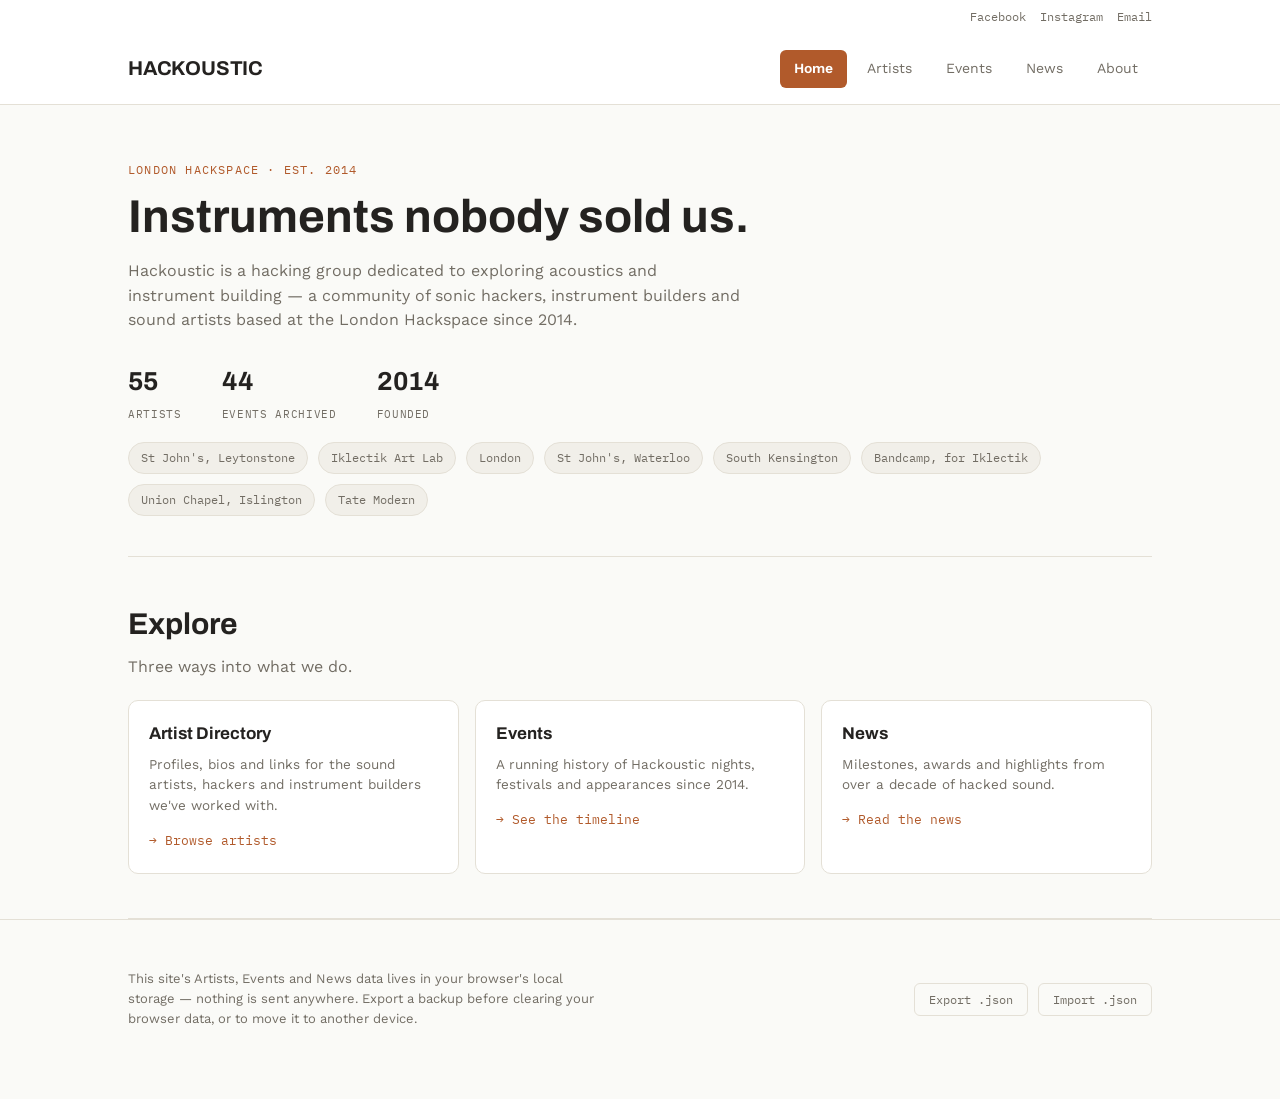
==== Index.html @ 6050e5d2 "Rename index.html to Index.html" ====
<!DOCTYPE html>
<html lang="en">
<head>
<meta charset="UTF-8">
<meta name="viewport" content="width=device-width, initial-scale=1.0">
<title>Hackoustic — Sound, Hacked Open</title>
<link rel="preconnect" href="https://fonts.googleapis.com">
<link rel="preconnect" href="https://fonts.gstatic.com" crossorigin>
<link href="https://fonts.googleapis.com/css2?family=Archivo:wght@500;600;700&family=IBM+Plex+Mono:wght@400;500;600&family=Work+Sans:wght@400;500;600&display=swap" rel="stylesheet">
<style>
  :root{
    --bg:#FAFAF7; --bg-alt:#F1EFE9; --card:#FFFFFF; --ink:#242220; --grey:#726D64;
    --line:#E4E0D6; --accent:#B15A2B; --accent-soft:#F1DFC9; --muted2:#A39D8F;
    --danger:#B0392F;
    --sans:'Work Sans', sans-serif; --head:'Archivo', sans-serif; --mono:'IBM Plex Mono', monospace;
  }
  *{box-sizing:border-box;}
  body{margin:0; background:var(--bg); color:var(--ink); font-family:var(--sans); line-height:1.55; -webkit-font-smoothing:antialiased;}
  a{color:var(--accent);}
  ::selection{background:var(--accent-soft);}
  :focus-visible{outline:2px solid var(--accent); outline-offset:2px;}
  .wrap{max-width:1080px; margin:0 auto; padding:0 28px;}
  img{max-width:100%; display:block;}
  button{font-family:inherit;}

  /* header */
  header.site{border-bottom:1px solid var(--line); background:var(--card); position:sticky; top:0; z-index:50;}
  .header-top{display:flex; justify-content:flex-end; gap:14px; padding:8px 28px; max-width:1080px; margin:0 auto; font-family:var(--mono); font-size:11.5px; color:var(--grey);}
  .header-top a{color:var(--grey); text-decoration:none;}
  .header-top a:hover{color:var(--accent);}
  .nav{display:flex; align-items:center; justify-content:space-between; padding:16px 28px; max-width:1080px; margin:0 auto; flex-wrap:wrap; gap:12px;}
  .wordmark{font-family:var(--head); font-weight:700; font-size:20px; letter-spacing:-0.01em; text-decoration:none; color:var(--ink);}
  .tabs{display:flex; gap:6px; flex-wrap:wrap;}
  .tab-btn{
    font-family:var(--sans); font-size:14px; color:var(--grey); background:none; border:none;
    padding:8px 14px; border-radius:6px; cursor:pointer; text-decoration:none;
  }
  .tab-btn:hover{color:var(--ink); background:var(--bg-alt);}
  .tab-btn.active{color:#fff; background:var(--accent); font-weight:600;}

  main{min-height:60vh;}
  section.tab-panel{display:none;}
  section.tab-panel.active{display:block;}

  /* hero / home */
  .hero{padding:56px 0 40px; border-bottom:1px solid var(--line);}
  .eyebrow{font-family:var(--mono); font-size:12px; letter-spacing:0.1em; text-transform:uppercase; color:var(--accent); margin:0 0 14px;}
  h1{font-family:var(--head); font-weight:700; font-size:clamp(30px,4.4vw,46px); line-height:1.08; margin:0 0 16px; max-width:700px;}
  h2{font-family:var(--head); font-weight:700; font-size:clamp(24px,3vw,30px); margin:0 0 8px;}
  .sub{max-width:620px; color:var(--grey); font-size:16px; margin:0 0 28px;}
  .note{background:var(--bg-alt); border:1px solid var(--line); border-radius:8px; padding:14px 18px; font-size:13.5px; color:var(--grey); max-width:620px;}
  .note b{color:var(--ink);}
  .stats{display:flex; gap:40px; margin-top:28px; flex-wrap:wrap;}
  .stat b{display:block; font-family:var(--head); font-size:26px; font-weight:700;}
  .stat span{font-family:var(--mono); font-size:11px; color:var(--grey); text-transform:uppercase; letter-spacing:.06em;}

  .home-section{padding:44px 0; border-bottom:1px solid var(--line);}
  .home-grid{display:grid; grid-template-columns:repeat(3,1fr); gap:16px; margin-top:20px;}
  .home-card{background:var(--card); border:1px solid var(--line); border-radius:10px; padding:20px;}
  .home-card h3{font-family:var(--head); font-size:17px; margin:0 0 6px;}
  .home-card p{font-size:13.5px; color:var(--grey); margin:0 0 12px;}
  .home-card a.cta-link{font-family:var(--mono); font-size:12.5px; text-decoration:none;}
  .venue-row{display:flex; gap:10px; flex-wrap:wrap; margin-top:16px;}
  .venue-chip{font-family:var(--mono); font-size:11.5px; padding:6px 12px; border-radius:20px; background:var(--bg-alt); border:1px solid var(--line); color:var(--grey);}

  /* controls (search/filter) shared */
  .controls{display:flex; gap:12px; flex-wrap:wrap; align-items:center; padding:20px 0; position:sticky; top:57px; background:var(--bg); z-index:30; border-bottom:1px solid var(--line);}
  input[type="search"], input[type="text"], input[type="url"], input[type="date"], input[type="password"], textarea, select{
    background:var(--card); border:1px solid var(--line); color:var(--ink);
    padding:10px 13px; border-radius:6px; font-family:var(--sans); font-size:14.5px; resize:vertical;
  }
  input[type="search"]{flex:1 1 220px;}
  input::placeholder, textarea::placeholder{color:var(--muted2);}
  .tagbar{display:flex; gap:8px; flex-wrap:wrap;}
  .tag-pill{font-family:var(--mono); font-size:12px; padding:6px 12px; border-radius:20px; background:var(--card); border:1px solid var(--line); color:var(--grey); cursor:pointer; transition:all .15s; white-space:nowrap;}
  .tag-pill:hover{border-color:var(--accent); color:var(--ink);}
  .tag-pill.active{background:var(--accent); border-color:var(--accent); color:#fff; font-weight:600;}

  /* artist grid */
  section.directory{padding:34px 0 60px;}
  .grid{display:grid; grid-template-columns:repeat(auto-fill,minmax(250px,1fr)); gap:16px;}
  .card{position:relative; background:var(--card); border:1px solid var(--line); border-radius:10px; overflow:hidden; display:flex; flex-direction:column; cursor:pointer; transition:border-color .15s, transform .15s; text-align:left;}
  .card:hover{border-color:var(--accent); transform:translateY(-2px);}
  .card .thumb{width:100%; aspect-ratio:4/3; object-fit:cover; background:var(--bg-alt);}
  .card .thumb-fallback{width:100%; aspect-ratio:4/3; background:var(--bg-alt); display:flex; align-items:center; justify-content:center; font-family:var(--head); font-size:32px; font-weight:700; color:var(--muted2);}
  .card .body{padding:16px 18px 16px;}
  .card .top-row{display:flex; justify-content:space-between; align-items:flex-start; gap:8px; margin-bottom:6px;}
  .card .socket{font-family:var(--mono); font-size:10.5px; color:var(--muted2); letter-spacing:.06em;}
  .card h3{font-family:var(--head); font-weight:700; font-size:17px; margin:0 0 8px; letter-spacing:-0.01em;}
  .card .bio{color:var(--grey); font-size:13.5px; overflow:hidden; display:-webkit-box; -webkit-line-clamp:3; -webkit-box-orient:vertical; margin:0 0 10px;}
  .card .tags{display:flex; flex-wrap:wrap; gap:6px; margin-bottom:8px;}
  .chip{font-family:var(--mono); font-size:10.5px; padding:3px 9px; border-radius:12px; background:var(--bg-alt); color:var(--accent); border:1px solid var(--line); text-transform:uppercase; letter-spacing:.05em;}
  .card .cta{font-family:var(--mono); font-size:11.5px; color:var(--accent);}
  .empty{grid-column:1/-1; text-align:center; padding:60px 20px; color:var(--grey); font-family:var(--mono); font-size:13.5px; border:1px dashed var(--line); border-radius:8px;}

  /* events + news lists */
  .timeline{display:flex; flex-direction:column; gap:0; margin-top:10px;}
  .tl-item{display:grid; grid-template-columns:120px 1fr; gap:20px; padding:20px 0; border-bottom:1px solid var(--line);}
  .tl-date{font-family:var(--mono); font-size:12.5px; color:var(--accent); padding-top:2px;}
  .tl-title{font-family:var(--head); font-weight:700; font-size:17px; margin:0 0 4px;}
  .tl-venue{font-family:var(--mono); font-size:11.5px; color:var(--muted2); margin-bottom:6px;}
  .tl-desc{font-size:14px; color:var(--grey); margin:0;}
  .tl-link{font-family:var(--mono); font-size:12px; margin-top:6px; display:inline-block;}
  @media(max-width:600px){ .tl-item{grid-template-columns:1fr;} }

  .news-grid{display:grid; grid-template-columns:1fr 1fr; gap:16px; margin-top:10px;}
  .news-card{background:var(--card); border:1px solid var(--line); border-radius:10px; padding:22px;}
  .news-card .tl-date{margin-bottom:8px;}
  .news-card h3{font-family:var(--head); font-size:18px; margin:0 0 8px;}
  .news-card p{font-size:14px; color:var(--grey); margin:0 0 10px;}
  @media(max-width:640px){ .news-grid{grid-template-columns:1fr;} }

  /* modal (artist detail) */
  .modal-backdrop{position:fixed; inset:0; background:rgba(36,34,32,0.55); display:none; align-items:flex-start; justify-content:center; padding:6vh 20px; z-index:100; overflow-y:auto;}
  .modal-backdrop.open{display:flex;}
  .modal{background:var(--card); border-radius:12px; max-width:580px; width:100%; padding:0 0 30px; position:relative; box-shadow:0 20px 60px rgba(0,0,0,0.25); overflow:hidden;}
  .modal-img{width:100%; aspect-ratio:16/9; object-fit:cover; background:var(--bg-alt);}
  .modal-inner{padding:28px 34px 0;}
  .modal-close{position:absolute; top:14px; right:14px; background:rgba(255,255,255,0.9); border:1px solid var(--line); width:32px; height:32px; border-radius:50%; font-size:16px; cursor:pointer; color:var(--grey); z-index:2;}
  .modal-close:hover{color:var(--accent); border-color:var(--accent);}
  .modal .socket{font-family:var(--mono); font-size:11px; color:var(--muted2); letter-spacing:.06em;}
  .modal h2{font-family:var(--head); font-size:26px; margin:6px 0 4px;}
  .modal .event-line{font-family:var(--mono); font-size:12.5px; color:var(--accent); margin-bottom:14px;}
  .modal .tags{display:flex; flex-wrap:wrap; gap:6px; margin-bottom:16px;}
  .modal .bio-full{font-size:15px; color:#3C3934; margin-bottom:20px; white-space:pre-line;}
  .modal .links{display:flex; flex-direction:column; gap:8px;}
  .modal .links a{display:inline-flex; align-items:center; gap:8px; font-family:var(--mono); font-size:13px; color:var(--ink); text-decoration:none; padding:9px 12px; background:var(--bg-alt); border:1px solid var(--line); border-radius:6px;}
  .modal .links a:hover{border-color:var(--accent); color:var(--accent);}
  .modal .no-link{font-family:var(--mono); font-size:12.5px; color:var(--muted2);}

  /* about */
  .about-body{max-width:680px; padding:44px 0 70px;}
  .about-body p{font-size:15.5px; color:#3C3934;}
  .founders{font-family:var(--mono); font-size:13px; color:var(--grey); margin-top:24px; padding-top:20px; border-top:1px solid var(--line);}

  footer{border-top:1px solid var(--line); padding:36px 0 56px;}
  .footer-row{display:flex; justify-content:space-between; align-items:center; gap:20px; flex-wrap:wrap;}
  .footer-about{max-width:480px; color:var(--grey); font-size:13px;}
  .footer-tools{display:flex; gap:10px; flex-wrap:wrap;}
  button.ghost{font-family:var(--mono); font-size:12px; background:transparent; color:var(--grey); border:1px solid var(--line); padding:8px 14px; border-radius:6px; cursor:pointer;}
  button.ghost:hover{color:var(--accent); border-color:var(--accent);}
  button.primary{font-family:var(--mono); font-size:13px; font-weight:600; letter-spacing:.03em; background:var(--accent); color:#fff; border:none; padding:12px 22px; border-radius:6px; cursor:pointer;}
  button.primary:hover{background:#96491F;}
  button.small-danger{font-family:var(--mono); font-size:11.5px; background:none; border:1px solid var(--line); color:var(--danger); padding:5px 10px; border-radius:5px; cursor:pointer;}
  button.small-danger:hover{border-color:var(--danger); background:#FBEAE7;}
  button.small{font-family:var(--mono); font-size:11.5px; background:none; border:1px solid var(--line); color:var(--grey); padding:5px 10px; border-radius:5px; cursor:pointer;}
  button.small:hover{border-color:var(--accent); color:var(--accent);}

  /* admin */
  .admin-gate{max-width:420px; margin:80px auto; text-align:center; padding:40px; background:var(--card); border:1px solid var(--line); border-radius:12px;}
  .admin-gate p{color:var(--grey); font-size:13.5px;}
  .admin-gate input{width:100%; margin:16px 0; text-align:center;}
  .admin-warning{background:#FBEAE7; border:1px solid #E9C4BC; color:#7A3327; border-radius:8px; padding:12px 16px; font-size:12.5px; margin-bottom:24px; font-family:var(--mono);}
  .admin-tabs{display:flex; gap:8px; margin:24px 0; border-bottom:1px solid var(--line); padding-bottom:0;}
  .admin-tab-btn{font-family:var(--mono); font-size:12.5px; padding:10px 16px; background:none; border:none; border-bottom:2px solid transparent; color:var(--grey); cursor:pointer;}
  .admin-tab-btn.active{color:var(--accent); border-bottom-color:var(--accent); font-weight:600;}
  .admin-panel{display:none;}
  .admin-panel.active{display:block;}
  form.admin-form{display:grid; grid-template-columns:1fr 1fr; gap:14px; background:var(--card); border:1px solid var(--line); border-radius:10px; padding:24px; margin-bottom:30px;}
  .field{display:flex; flex-direction:column; gap:6px;}
  .field.full{grid-column:1/-1;}
  label{font-family:var(--mono); font-size:11px; letter-spacing:.05em; text-transform:uppercase; color:var(--grey);}
  textarea{min-height:80px;}
  .hint{font-size:11.5px; color:var(--muted2); font-family:var(--mono);}
  .actions{grid-column:1/-1; display:flex; gap:12px; align-items:center; margin-top:4px; flex-wrap:wrap;}
  #form-msg, .form-msg{font-family:var(--mono); font-size:12.5px; color:var(--accent);}
  .image-input-row{display:flex; gap:10px; align-items:center; flex-wrap:wrap;}
  .image-preview{width:90px; height:68px; object-fit:cover; border-radius:6px; border:1px solid var(--line); background:var(--bg-alt);}
  .admin-list{display:flex; flex-direction:column; gap:10px;}
  .admin-row{display:flex; justify-content:space-between; align-items:center; gap:14px; background:var(--card); border:1px solid var(--line); border-radius:8px; padding:12px 16px;}
  .admin-row .info{font-size:13.5px;}
  .admin-row .info b{font-family:var(--head);}
  .admin-row .info span{display:block; font-family:var(--mono); font-size:11px; color:var(--muted2); margin-top:2px;}
  .admin-row .row-actions{display:flex; gap:8px; flex-shrink:0;}

  @media (max-width:640px){
    .header-top{display:none;}
    .home-grid{grid-template-columns:1fr;}
    form.admin-form{grid-template-columns:1fr;}
    .controls{position:static;}
  }
</style>
</head>
<body>

<header class="site">
  <div class="header-top">
    <a href="https://www.facebook.com/hackoustic/" target="_blank" rel="noopener">Facebook</a>
    <a href="https://www.instagram.com/hackoustic/" target="_blank" rel="noopener">Instagram</a>
    <a href="mailto:info@hackoustic.org">Email</a>
  </div>
  <div class="nav">
    <a class="wordmark" href="#home">HACKOUSTIC</a>
    <nav class="tabs">
      <a class="tab-btn" data-tab="home" href="#home">Home</a>
      <a class="tab-btn" data-tab="artists" href="#artists">Artists</a>
      <a class="tab-btn" data-tab="events" href="#events">Events</a>
      <a class="tab-btn" data-tab="news" href="#news">News</a>
      <a class="tab-btn" data-tab="about" href="#about">About</a>
    </nav>
  </div>
</header>

<main class="wrap">

  <!-- HOME -->
  <section class="tab-panel" id="panel-home">
    <div class="hero">
      <p class="eyebrow">London Hackspace · Est. 2014</p>
      <h1>Instruments nobody sold us.</h1>
      <p class="sub">Hackoustic is a hacking group dedicated to exploring acoustics and instrument building — a community of sonic hackers, instrument builders and sound artists based at the London Hackspace since 2014.</p>
      <div class="stats">
        <div class="stat"><b id="home-stat-artists">0</b><span>Artists</span></div>
        <div class="stat"><b id="home-stat-events">0</b><span>Events archived</span></div>
        <div class="stat"><b>2014</b><span>Founded</span></div>
      </div>
      <div class="venue-row" id="home-venues"></div>
    </div>

    <div class="home-section">
      <h2>Explore</h2>
      <p class="sub" style="margin-bottom:0;">Three ways into what we do.</p>
      <div class="home-grid">
        <div class="home-card">
          <h3>Artist Directory</h3>
          <p>Profiles, bios and links for the sound artists, hackers and instrument builders we've worked with.</p>
          <a class="tab-btn cta-link" data-tab="artists" href="#artists" style="padding:0; color:var(--accent);">→ Browse artists</a>
        </div>
        <div class="home-card">
          <h3>Events</h3>
          <p>A running history of Hackoustic nights, festivals and appearances since 2014.</p>
          <a class="tab-btn cta-link" data-tab="events" href="#events" style="padding:0; color:var(--accent);">→ See the timeline</a>
        </div>
        <div class="home-card">
          <h3>News</h3>
          <p>Milestones, awards and highlights from over a decade of hacked sound.</p>
          <a class="tab-btn cta-link" data-tab="news" href="#news" style="padding:0; color:var(--accent);">→ Read the news</a>
        </div>
      </div>
    </div>
  </section>

  <!-- ARTISTS -->
  <section class="tab-panel" id="panel-artists">
    <div class="hero" style="padding-top:40px;">
      <p class="eyebrow">Artist Profiles</p>
      <h1 style="font-size:clamp(28px,4vw,38px);">Who we've worked with</h1>
      <p class="sub">We're very lucky to have worked with a huge number of extremely talented artists, designers, scientists and musicians over the years. Short profiles and links for everyone we've worked with, below.</p>
      <div class="note"><b>A note on completeness:</b> compiled from Hackoustic's own artist archive plus public event listings — not a full scrape of every event or our Eventbrite history. Missing someone? It's added from the backend.</div>
    </div>
    <div class="controls">
      <input type="search" id="artist-search" placeholder="Search by name or description…" aria-label="Search artists">
      <div class="tagbar" id="artist-tagbar"></div>
    </div>
    <section class="directory"><div class="grid" id="artist-grid"></div></section>
  </section>

  <!-- EVENTS -->
  <section class="tab-panel" id="panel-events">
    <div class="hero" style="padding-top:40px;">
      <p class="eyebrow">Since 2014</p>
      <h1 style="font-size:clamp(28px,4vw,38px);">Event history</h1>
      <p class="sub">Hackoustic Presents nights, festivals, Tate Modern and V&A appearances, and everything in between — newest first.</p>
      <div class="note"><b>A note on sources:</b> built from Hackoustic's own published event posts. Full Eventbrite order history lives behind your organiser login, which I can't access — add anything missing from the backend.</div>
    </div>
    <div class="controls">
      <input type="search" id="event-search" placeholder="Search events by title or venue…" aria-label="Search events">
    </div>
    <section class="directory"><div class="timeline" id="event-list"></div></section>
  </section>

  <!-- NEWS -->
  <section class="tab-panel" id="panel-news">
    <div class="hero" style="padding-top:40px;">
      <p class="eyebrow">Milestones</p>
      <h1 style="font-size:clamp(28px,4vw,38px);">News</h1>
      <p class="sub">Awards, press mentions and moments worth remembering from over a decade of Hackoustic.</p>
    </div>
    <section class="directory"><div class="news-grid" id="news-grid"></div></section>
  </section>

  <!-- ABOUT -->
  <section class="tab-panel" id="panel-about">
    <div class="about-body">
      <p class="eyebrow">About</p>
      <h1 style="font-size:clamp(28px,4vw,38px);">About Hackoustic</h1>
      <p>Hackoustic is a hacking group dedicated to exploring acoustics and instrument building. We were formed in 2014 at the London Hackspace as a place to experiment with acoustic sound, physical interfaces and instrument building — anything involving more than a laptop, modular synth and speakers.</p>
      <p>We run a host of different types of events related to acoustic hacking, including festivals, workshops and talks. We also appear as part of larger events and venues such as the Tate Modern, the V&A and Abbey Road Studios, as well as at our spiritual home, Iklectik.</p>
      <p>Our goal is to provide a platform for sonic-hackers of all kinds, from musical instrument builders to sound-artists, to present their work to the public — as well as providing workshops and educational opportunities for anyone interested in learning more, from newbie hobbyist to seasoned professional.</p>
      <p>Our group welcomes anyone, from any background, with any level of experience. If you have an idea for a brand new instrument but don't know where to start, you may find the ideal person to point you in the right direction. Get in touch and let us know what you're up to.</p>
      <p class="founders">Hackoustic was founded by Tim Yates and Saif Bunni, and is now run by Tim Yates and Tom &amp; Steph Fox.</p>
    </div>
  </section>

  <!-- ADMIN (unlinked from nav) -->
  <section class="tab-panel" id="panel-admin"></section>

</main>

<footer id="site-footer">
  <div class="wrap footer-row">
    <p class="footer-about">This site's Artists, Events and News data lives in your browser's local storage — nothing is sent anywhere. Export a backup before clearing your browser data, or to move it to another device.</p>
    <div class="footer-tools">
      <button class="ghost" id="export-btn">Export .json</button>
      <button class="ghost" id="import-btn">Import .json</button>
      <input type="file" id="import-file" accept="application/json" style="display:none">
    </div>
  </div>
</footer>

<div class="modal-backdrop" id="modal-backdrop">
  <div class="modal" id="modal" role="dialog" aria-modal="true">
    <button class="modal-close" id="modal-close" aria-label="Close">&times;</button>
    <div id="modal-body"></div>
  </div>
</div>

<script>
/* =========================================================================
   DATA
   ========================================================================= */

const ARTISTS_SEED = [
  {name:"Tim Yates", tags:["founder","instrument-builder","sound-artist"], event:"Founder & Director, ongoing", image:"",
    bio:"Award-winning instrument builder, sound-artist and musician who makes, builds and finds instruments for performance and installation. Shown work at the Tate Modern, the V&A and Xi'an International Maker Faire. Runs the R&D programme at Drake Music and produces for Music Tech Fest.",
    links:[{label:"Website", url:"http://timyates.net/"},{label:"Twitter", url:"https://twitter.com/TimYatesSounds"}]},
  {name:"Vulpestruments (Tom Fox)", tags:["founder","creative-director","instrument-builder","educator"], event:"Founder & Creative Director, ongoing", image:"",
    bio:"Tom Fox's project exploring reclaimed materials and odd bits of physics and technology to find new methods of sound creation and interaction. Shown at the Tate Modern, the V&A, the Royal College of Music and Art; runs workshops at UCA, LCC and Brighton University.",
    links:[{label:"Website", url:"https://vulpestruments.com/"},{label:"Twitter", url:"https://twitter.com/Vulpestruments"},{label:"Instagram", url:"https://www.instagram.com/vulpestruments/"}]},
  {name:"Gawain Hewitt", tags:["composer","educator"], event:"Hackoustic Presents, 2017 & 2018", image:"",
    bio:"Artist and composer known for combining technology with more traditional musical and artistic practices. Shown at Spitalfields Festival, the V&A and Tate Modern; part of the team that won the European Space Agency prize at Music Tech Fest 2018 for a satellite-data sonification piece.",
    links:[{label:"Website", url:"http://gawainhewitt.co.uk/"},{label:"Twitter", url:"https://twitter.com/GawainHewitt"},{label:"Instagram", url:"https://www.instagram.com/gawainhewitt/"}]},
  {name:"Adrian Holder (Precis)", tags:["sound-artist","electronics"], event:"Artist Profile archive", image:"",
    bio:"Sound and visual artist who processes real-world sounds using anything from a hacked radio to MAX for Live, working across genres to convey the balance between audio and visual perception.",
    links:[]},
  {name:"Jen Haugan", tags:["designer","sound-artist"], event:"Hackoustic Presents, Aug 2017", image:"",
    bio:"Multidisciplinary designer with an MA in Information Experience Design from the RCA, creating tangible experiences with light and sound. Exhibited at Sónar+D and IRCAM. Runs design collective Studio Strohm.",
    links:[{label:"Website", url:"http://jenhaugan.com/"},{label:"Studio Strohm", url:"http://www.studiostrohm.com/"}]},
  {name:"Richard Grant (Son.im)", tags:["sound-artist","sculpture"], event:"Artist Profile archive", image:"",
    bio:"Founder of Son.im, a studio bridging art and show-craft. Sculptural work combines acoustics with sight and smell to encourage audience participation. Has worked with NASA, Disney and Abbey Road Studios.",
    links:[{label:"Website", url:"https://son.im/"}]},
  {name:"Ashleigh Fisk", tags:["ceramics","sound-artist"], event:"Hackoustic Presents, Nov 2018", image:"",
    bio:"Multimedia artist working in ceramics, performance and sound, using archaeological and contemporary ceramics to summon historical characters through timeless sounds and folkloric narrative.",
    links:[]},
  {name:"MyPandaShallFly (Suren Seneviratne)", tags:["musician","producer"], event:"Artist Profile archive", image:"",
    bio:"London-based producer whose remix work first got Pitchfork's attention in 2010. Has remixed The Weeknd and Little Boots, and played BBC Hackney Weekender, Outlook and Glade.",
    links:[{label:"Facebook", url:"https://www.facebook.com/mypandashallfly"},{label:"Twitter", url:"https://twitter.com/mypandashallfly"},{label:"Instagram", url:"https://www.instagram.com/mypandashallfly/"}]},
  {name:"Andrew Hockey", tags:["composer","instrument-builder"], event:"Artist Profile archive", image:"",
    bio:"Composer and music technologist specialising in interactive instruments that let music be experienced outside a linear form. Featured on BBC Click, Berlin Maker Faire and the Old Truman Brewery.",
    links:[{label:"Website", url:"https://www.andrewhockey.com/"},{label:"Instagram", url:"https://www.instagram.com/andrewrhockey/"}]},
  {name:"Adam Paroussos (Bamboo Mustard)", tags:["sound-designer","performer"], event:"Hackoustic Presents, Nov 2018", image:"",
    bio:"Sound designer, composer and performer who builds instruments and sound costumes for improvised audience performance. Runs multi-disciplinary event series Crossspace.",
    links:[{label:"Website", url:"https://adammk25.wixsite.com/adamparoussos/"},{label:"Instagram", url:"https://www.instagram.com/bamboo_mustard/"},{label:"YouTube", url:"https://www.youtube.com/channel/UCv9xaXYGZaypHWRJG5wNwIQ"}]},
  {name:"Brendan O'Connor", tags:["music-technologist","researcher"], event:"Artist Profile archive", image:"",
    bio:"Music technologist working on sound installations, compositions and audio applications. PhD student at Queen Mary University of London researching vocal behaviour with machine learning. Shown at Ars Electronica and We Are Robots.",
    links:[{label:"Website", url:"http://www.brendanoconnormusic.com/"}]},
  {name:"Mother Disorder", tags:["performer","electronics"], event:"Hackoustic Presents, June 2018", image:"",
    bio:"Performance piece Crystalline uses body-mounted microphones and foreboding electronic music, blending performance art and dark improvised sound around mental illness and neurodiversity.",
    links:[{label:"Website", url:"http://www.motherdisorder.co.uk/"},{label:"SoundCloud", url:"https://soundcloud.com/motherdisorder"},{label:"Facebook", url:"https://www.facebook.com/MotherDisorder/"}]},
  {name:"Nick Murray", tags:["composer","producer"], event:"Hackoustic Village, 2017", image:"",
    bio:"London-based writer, composer and producer.",
    links:[{label:"Website", url:"http://www.nickmurray.horse/"}]},
  {name:"Amy Cutler", tags:["sound-artist","curator","researcher"], event:"Hackoustic Presents, Sept 2018 / Iklectik, 2021", image:"",
    bio:"Artist, cultural geographer, curator, writer and film-maker working with geography and nonhuman others. Has run live events with the BBC, Somerset House, Sheffield Doc/Fest, the Wellcome Trust, the Horniman Museum and Tate Modern. Performs as RAVINE/MACHINE with Scott Pitkethly.",
    links:[]},
  {name:"Dom Aversano", tags:["percussionist","composer"], event:"Hackoustic Village, 2017 / Presents, Oct 2017", image:"",
    bio:"Multi-instrumentalist percussionist and composer whose primary instrument is the handpan, strongly influenced by konnakol, the Indian rhythmic vocal language.",
    links:[{label:"Website", url:"https://www.domaversano.com/"}]},
  {name:"Antosh Wojcik", tags:["poet","performer"], event:"We Are Robots, 2017 / Presents, Aug 2017", image:"",
    bio:"Poet, performer and Lecturer of Poetry and Creative Writing at the University of Winchester. One half of sound-art duo Post Everything.",
    links:[]},
  {name:"Jenn Kirby", tags:["composer","music-technologist"], event:"Hackoustic Village, 2017 / Presents, Aug 2017", image:"",
    bio:"Composer, performer, lecturer and music technologist. Programme Leader for MA Music at the University of the West of Scotland; founder of the Swansea Laptop Orchestra and Vice-President of the Irish Sound, Science and Technology Association.",
    links:[{label:"Website", url:"http://www.jennkirby.com/"}]},
  {name:"Cutlasses (Scott Pitkethly)", tags:["sound-artist","musician"], event:"The Hackompilation, 2020 / Iklectik, 2021 (as RAVINE/MACHINE)", image:"",
    bio:"Solo project integrating the process of making music with the process of building the tools to make it — field recordings manipulated by DIY electronics, live guitar drones and cinematic melody. Also performs as RAVINE/MACHINE with Amy Cutler.",
    links:[]},
  {name:"Gordon Charlton (Beat Frequency)", tags:["musician","theremin"], event:"Artist Profile archive", image:"",
    bio:"Records and performs experimental theremin and computer-based music as Beat Frequency. Opened for thereminist Lydia Kavina at the 2010 Ether Festival, Royal Festival Hall.",
    links:[]},
  {name:"Eastman Presser", tags:["sound-artist","performer"], event:"We Are Robots, 2017", image:"",
    bio:"London-based musicker whose practice uses the interaction of sound and the body to playfully question how we listen and what counts as music — performed as Good Listener.",
    links:[{label:"Blog", url:"https://goodlistenershow.wordpress.com/"}]},
  {name:"Bo Keeney", tags:["musician","instrument-builder"], event:"Hackoustic Village at We Are Robots", image:"",
    bio:"Musician performing with a self-built, gesture-controlled instrument. Founded London Interactive Music Meetup (2015–17); released 13+ EPs and albums before moving into real-time responsive music research.",
    links:[{label:"SoundCloud", url:"https://soundcloud.com/bokeeney"}]},
  {name:"Kevin Ka Wei Chan (Gwaith Sŵn)", tags:["sound-artist","collective"], event:"Hackoustic Presents, 2017", image:"",
    bio:"London-based sound artist exploring memory, temporal location and political economy through redundant, discarded consumer audio technology. Collaborated with Tom Fox on the Proximity Mixer installation as part of collective Gwaith Sŵn. Exhibited at LCC, Universität der Künste Berlin and Science Gallery London.",
    links:[{label:"Website", url:"https://kevinkaweichan.com/"}]},
  {name:"Charles Matthews", tags:["sound-artist","creative-technologist"], event:"Gamelan, Pringles and Toys, Nov 2015", image:"",
    bio:"Sound artist and creative technologist working on augmented instruments and software for live performance and accessibility. Works with Drake Music and Hackoustic; teaches sonic arts at City Lit.",
    links:[{label:"Website", url:"http://ardisson.net/"},{label:"Instagram", url:"https://www.instagram.com/lightrecorders/"},{label:"Twitter", url:"https://twitter.com/matthewscharles"}]},
  {name:"Diržytė (Gouda)", tags:["instrument-builder","composer"], event:"Hackoustic Presents, April 2018", image:"",
    bio:"Experimental music instrument designer, composer and sound artist working between the UK and Lithuania. Builds generative sound installations from self-built, electronics-augmented instrumentation, examining Eurocentrism in musical culture.",
    links:[{label:"Performance video", url:"https://vimeo.com/233489258"}]},
  {name:"Ana Berkenhoff", tags:["performer","instrument-builder"], event:"Hackoustic Presents, April 2018", image:"",
    bio:"Versatile artist working across music, theatre, film, poetry, instrument building and installation. Regular UK/Germany performer, featured on Radio 3's Late Junction, BBC Introducing and Radiophrenia Glasgow.",
    links:[]},
  {name:"Kuljit Bhamra", tags:["musician","educator"], event:"Hackoustic Village 2017 / Presents, Oct 2017", image:"",
    bio:"Musician, performer and record producer; a pioneer of the British Bhangra sound and tabla player on Hollywood soundtracks. Runs Keda Music, developing tools to make Indian drumming more accessible.",
    links:[{label:"Website", url:"http://www.kuljitbhamra.com/"}]},
  {name:"Andrew McPherson", tags:["researcher","instrument-builder"], event:"Hackoustic Village, 2017", image:"",
    bio:"Electrical engineer and composer who leads the Augmented Instruments Laboratory at Queen Mary University of London, and created Bela, an open-source platform for ultra-low-latency audio and sensor processing.",
    links:[]},
  {name:"Stewart Easton", tags:["textile","installation"], event:"Hackoustic Village, 2017", image:"",
    bio:"Artist behind interactive tapestries that combine textile craft with sound and electronics.",
    links:[]},
  {name:"Chloe Meineck", tags:["designer","social-purpose"], event:"Hackoustic Presents, May 2017", image:"",
    bio:"Designer, maker, inventor and social entrepreneur based in Bristol and London. Founded Studio Meineck in 2016, working at the intersection of technology, craft and design — including Memory Boxes to support people with dementia.",
    links:[{label:"Website", url:"http://chloemeineck.co.uk/"}]},
  {name:"Diego Baresch", tags:["researcher","acoustics"], event:"Hackoustic Presents, May 2017", image:"",
    bio:"Post-doctoral researcher in Acoustics at Imperial College London, working on levitating and moving objects with sound waves, with a view to potential new cancer treatments.",
    links:[]},
  {name:"Rodrigo Viterbo", tags:["educator","community-artist"], event:"Hackoustic Presents, May 2017", image:"",
    bio:"Portuguese Community Artist and Educator using music and making to work with people of all ages; runs workshops on didgeridoo-making from upcycled materials, including toilet rolls.",
    links:[{label:"Website", url:"http://www.rodrigoviterbo.com/"}]},
  {name:"Look Mum No Computer", tags:["instrument-builder","electronics"], event:"Hackoustic Village, 2017", image:"", bio:"Synth builder best known for the Synth Bike series of DIY modular instruments.", links:[]},
  {name:"DADAMachines", tags:["instrument-builder","electronics"], event:"We Are Robots 2017 / Showcase, Apr 2017", image:"",
    bio:"Berlin-based studio led by Johannes Lohbihler making music machines accessible to everyone. Their Automat toolkit Kickstarter hit 600% funding around the time of Hackoustic's showcase at Machines Room.",
    links:[{label:"Website", url:"http://dadamachines.com/en/"}]},
  {name:"Tim Murray-Browne", tags:["sound-artist","creative-coder"], event:"Hackoustic Presents, June 2018", image:"",
    bio:"Artist and creative coder based in London working with code, sound, graphics and interactive technology, creating immersive spaces for installation and live performance that respond to the movement of the body.",
    links:[]},
  {name:"Stephen Shiell", tags:["sound-artist","performer"], event:"Presents, Mar 2017 & June 2018", image:"",
    bio:"Combines poetry, sonic art and hand-made instruments in installations and performances — including Ship's Opera, a live operatic concerto of ships' steam whistles, bells, horns and sirens on the VIC 96. Performs with Hannah White.",
    links:[{label:"Website", url:"http://www.stephenshiell.co.uk"}]},
  {name:"Laurel Smith-Pardue", tags:["performer"], event:"Hackoustic Presents, June 2018", image:"", bio:"Performer working with an augmented violin.", links:[]},
  {name:"Blanc Sceol", tags:["instrument-builder","performer"], event:"Hackoustic Presents, June 2018", image:"", bio:"Plays beautiful hand-made acoustic instruments.", links:[]},
  {name:"Lula Mebrahtu", tags:["musician"], event:"Daylight Music 339, EFG London Jazz Festival 2021", image:"",
    bio:"Vocalist and early adopter of the MiMu interactive glove controller, using it to push the evolution of live music performance.",
    links:[{label:"Website", url:"https://www.lulamebrahtu.com/"}]},
  {name:"Jack Jelfs", tags:["sound-artist"], event:"Hacking Session, Apr 2016 / The Hackompilation, 2020", image:"",
    bio:"Sound artist behind Stop / Start, an ensemble of sculptural units generating sound to perform a musical composition on an endless, never-exactly-repeating loop. Shown at The Conservatoire, Blackheath.", links:[]},
  {name:"Phlegmm", tags:["sound-artist"], event:"The Hackompilation, 2020", image:"", bio:"Sound artist featured on The Hackompilation.", links:[]},
  {name:"Harky", tags:["sound-artist"], event:"The Hackompilation, 2020", image:"", bio:"Sound artist featured on The Hackompilation.", links:[]},
  {name:"Kelly Snook", tags:["sound-artist"], event:"The Hackompilation, 2020", image:"", bio:"Sound artist featured on The Hackompilation.", links:[]},
  {name:"Frazer Merrick", tags:["sound-artist"], event:"The Hackompilation, 2020 / Hackoustic Orchestra, 2024", image:"", bio:"Sound artist featured on The Hackompilation and, later, the Hackoustic Orchestra line-up at Daylight Music 382.", links:[]},
  {name:"Helen Leigh", tags:["electronics","sculpture"], event:"The Hackompilation, 2020", image:"", bio:"Maker of circuit-sculpture creatures — electronics-driven sculptural sound work.", links:[]},
  {name:"Noum", tags:["sound-artist"], event:"The Hackompilation, 2020", image:"", bio:"Sound artist featured on The Hackompilation.", links:[]},
  {name:"#BarrysLounge", tags:["dj"], event:"Resident DJ, ongoing", image:"", bio:"Hackoustic's resident DJ, a fixture spinning discs at Hackoustic Presents nights since at least 2017.", links:[{label:"Website", url:"http://www.barryslounge.co.uk/"}]},
  {name:"Jacob Harrison", tags:["instrument-builder","researcher"], event:"Hackoustic Presents, Oct 2017", image:"", bio:"PhD researcher in accessible instrument design; showed his one-handed bass guitar at Hackoustic Presents.", links:[{label:"Blog", url:"https://jtfh.wordpress.com/"}]},
  {name:"John Kelly", tags:["musician","accessibility"], event:"Hackoustic Presents, Aug 2017", image:"", bio:"Musician behind the Kellycaster, an accessible instrument developed with Drake Music and Gawain Hewitt.", links:[{label:"Website", url:"http://www.rockinpaddy.com"}]},
  {name:"Tasos Stamou", tags:["instrument-builder","sound-artist"], event:"Gamelan, Pringles and Toys, Nov 2015", image:"", bio:"Sound artist and instrument builder who showed work at Hackoustic's early London Hackspace sessions.", links:[]},
  {name:"Optonoise (Stan Lewry)", tags:["instrument-builder","electronics"], event:"Laser Synthesis, Jul 2016 / Optomodule, Feb 2016", image:"", bio:"Builders of the Epsilonograph and Optomodule — experimental laser-beam instruments for generating sound and visuals, shown at Music Tech Fest Berlin and the new Tate Modern wing opening.", links:[{label:"SoundCloud", url:"https://soundcloud.com/opto-noise"}]},
  {name:"Blanca Regina & Matthias Kispert", tags:["sound-artist","educator"], event:"Material Studies, Jan 2016", image:"", bio:"Ran the Material Studies workshop exploring the spontaneous sound within matter.", links:[{label:"Website", url:"http://www.whiteemotion.com/"}]},
  {name:"Craig Scott's Lobotomy", tags:["sound-artist"], event:"Iklectik, Oct 2021 / Presents, Feb 2022", image:"", bio:"Brings feedback mobiles and experimental sound installations to Hackoustic Presents nights.", links:[]},
  {name:"Hannah Kemp-Welch", tags:["sound-artist","researcher"], event:"Iklectik, Oct 2021", image:"", bio:"Artist researching DIY antennas and radio receivers, showcased at Hackoustic's Iklectik night in October 2021.", links:[]},
  {name:"Sarah Angliss", tags:["composer","instrument-builder"], event:"Hackoustic Presents, March 2023", image:"", bio:"Composer and roboticist working at the intersection of music, robotics and folklore, on the bill for Hackoustic's March 2023 Presents night.", links:[]},
  {name:"Eevee Zayas", tags:["musician"], event:"Hackoustic Presents, March 2023", image:"", bio:"Musician featured on the March 2023 Hackoustic Presents line-up.", links:[]}
];

// Chronological (oldest → newest). Dates as published; some early posts only
// give month/year. sourceUrl links back to the original hackoustic.org post.
const EVENTS_SEED = [
  {title:"Maker Faire", date:"15 Nov 2014", venue:"Elephant & Castle Mini Maker Faire", desc:"Hackoustic's early appearance at the Elephant & Castle Mini Maker Faire, meeting fellow makers and showing early projects including The Frame.", sourceUrl:"https://hackoustic.org/maker-faire-sat-15th-nov-2014/"},
  {title:"Turbine Festival", date:"25 Jul 2015", venue:"Tate Modern", desc:"An estimated 28,000 people through Tate Modern's doors — the largest and most successful event Hackoustic had taken part in at the time.", sourceUrl:"https://hackoustic.org/turbine-festival-sat-25th-july-2015/"},
  {title:"Maker Mile Gig", date:"21 Sep 2015", venue:"Limewharf, London Design Festival", desc:"Part of the London Design Festival 2015, presenting projects at Limewharf cultural innovation hub, supporting the Maker Mile's Open Mile night.", sourceUrl:"https://hackoustic.org/maker-mile-gig-monday-21st-september-2015/"},
  {title:"Gamelan, Pringles and Toys", date:"29 Nov 2015", venue:"London Hackspace", desc:"Charles Matthews, Tom Fox and Tasos Stamou showed work and ran workshops to the biggest crowd yet at a Hackoustic session.", sourceUrl:"https://hackoustic.org/gamelan-pringles-and-toys-29th-november-2015/"},
  {title:"Material Studies", date:"31 Jan 2016", venue:"London Hackspace", desc:"Blanca Regina and Matthias Kispert ran a Material Studies workshop — spontaneous explorations of the sound within matter.", sourceUrl:"https://hackoustic.org/31st-january-2016-material-studies/"},
  {title:"The Optomodule", date:"28 Feb 2016", venue:"London Hackspace", desc:"Optonoise demonstrated the Optomodule, an experimental instrument using laser beams to generate sound and visuals.", sourceUrl:"https://hackoustic.org/sunday-28th-february-introducing-the-optomodule/"},
  {title:"Jack Jelfs: Stop / Start", date:"24 Apr 2016", venue:"London Hackspace", desc:"Jack Jelfs demonstrated his sound-art installation Stop / Start, recently shown at The Conservatoire in Blackheath.", sourceUrl:"https://hackoustic.org/jack-jelfs-sunday-24th-april-2016/"},
  {title:"Hackoustic Festival 2016", date:"Jun 2016", venue:"London", desc:"Hackoustic's first ever festival, showcasing the musicians and artists associated with the group.", sourceUrl:"https://hackoustic.org/hackoustic-festival-2016/"},
  {title:"Laser Synthesis", date:"Jul 2016", venue:"London Hackspace", desc:"Stan Lewry of the Optosynth/Optonoise team demoed a new laser keyboard and laser mixing desk, fresh from Music Tech Fest Berlin.", sourceUrl:"https://hackoustic.org/laser-synthesis-july-2016/"},
  {title:"Uniqlo Tate Late", date:"28 Oct 2016", venue:"Tate Modern", desc:"Hackoustic took over the entire Switch House with 13 different installations at the first ever Uniqlo Tate Late.", sourceUrl:"https://hackoustic.org/uniqlo-tate-late-28th-october-2016/"},
  {title:"Hackoustic Presents: January 2017", date:"27 Jan 2017", venue:"London", desc:"A sell-out night of performances, talks, demonstrations and installations with a positive, enthusiastic crowd.", sourceUrl:"https://hackoustic.org/27th-january-2017-hackoustic-presents/"},
  {title:"Hackoustic Presents: 24th March 2017", date:"24 Mar 2017", venue:"London", desc:"Featuring Stephen Shiell, Tim Yates, Nick Murray and Robert Blaauboer, with #BarrysLounge on the decks.", sourceUrl:"https://hackoustic.org/hackoustic-presents-24th-march-2017/"},
  {title:"DADAMachines Showcase", date:"12 Apr 2017", venue:"Machines Room", desc:"An evening with Johannes Lohbihler of dadamachines, whose Automat toolkit Kickstarter was 600% funded by showcase night.", sourceUrl:"https://hackoustic.org/showcase-dada-machines-12th-april/"},
  {title:"Hackoustic Presents: 27th May 2017", date:"27 May 2017", venue:"London", desc:"Acoustic circuit bending, dementia-support Memory Boxes, sound levitation and toilet-roll didgeridoos.", sourceUrl:"https://hackoustic.org/hackoustic-presents-27th-may-2017/"},
  {title:"V&A Digital Design Drop-in", date:"24 Jun 2017", venue:"V&A Museum", desc:"Tom Fox (Vulpestruments) and Nick Murray showed projects, plus a demo of the DADAMachines Automat in the sculpture hall.", sourceUrl:"https://hackoustic.org/va-digital-design-drop-sat-24th-june-2017/"},
  {title:"Hackoustic Presents: 5th August 2017", date:"5 Aug 2017", venue:"London", desc:"John Kelly & Gawain Hewitt with the Kellycaster, Jenn Kirby with repurposed controllers, Antosh Wojcik, Nick Murray and Jen Haugan.", sourceUrl:"https://hackoustic.org/hackoustic-presents-5th-august-2017/"},
  {title:"Hackoustic Presents: 6th October 2017", date:"6 Oct 2017", venue:"London", desc:"Kuljit Bhamra demonstrating the Evolution of the Tabla Drum, Dom Aversano on hang-drum, Jacob Harrison's one-handed bass guitar.", sourceUrl:"https://hackoustic.org/hackoustic-presents-oct-2017/"},
  {title:"Hackoustic Village at We Are Robots", date:"Nov 2017", venue:"Old Truman Brewery, Brick Lane", desc:"A four-day festival dedicated to the future of music, with sound-art installations, experimental instruments and sonic research on display.", sourceUrl:"https://hackoustic.org/hackoustic-village-at-we-are-robots/"},
  {title:"Hackoustic Xmas Party", date:"Dec 2017", venue:"London", desc:"Annual Hackoustic Christmas celebration.", sourceUrl:"https://hackoustic.org/hackoustic-xmas-party-2017/"},
  {title:"Hackoustic Presents: 21st April 2018", date:"21 Apr 2018", venue:"Iklectik Art Lab", desc:"Gouda Diržytė performing hand-made electro-acoustic instruments, and Ana Berkenhoff presenting instruments made with Yuri Landmann.", sourceUrl:"https://hackoustic.org/hackoustic-presents-21st-april-2018/"},
  {title:"Hackoustic Presents: 23rd June 2018", date:"23 Jun 2018", venue:"London", desc:"Tim Murray-Browne, Mother Disorder, Laurel Smith-Pardue and Stephen Shiell & Hannah White.", sourceUrl:"https://hackoustic.org/hackoustic-presents-23rd-june-2018/"},
  {title:"Hackoustic Presents: 14th September 2018", date:"14 Sep 2018", venue:"London", desc:"Amy Cutler with Sylvia Hallett, YOAF and Rita Evans, plus installations from Giacomo Lepri and Vulpestruments.", sourceUrl:"https://hackoustic.org/hackoustic-presents-14th-sept-2018/"},
  {title:"Hackoustic Presents: November 2018", date:"Nov 2018", venue:"London", desc:"Featuring Ashleigh Fisk and Adam Paroussos (Bamboo Mustard), among others.", sourceUrl:"https://hackoustic.org/hackoustic-presents-nov-2018/"},
  {title:"Abbey Road Hackathon", date:"Dec 2018", venue:"Abbey Road Studios", desc:"Hackoustic helped organise the first ever hackathon at the legendary Abbey Road Studios.", sourceUrl:"https://hackoustic.org/abbey-road-hackathon-december-2018/"},
  {title:"Hackoustic Xmas Party", date:"Dec 2018", venue:"London", desc:"Annual Hackoustic Christmas celebration.", sourceUrl:"https://hackoustic.org/hackoustic-xmas-party/"},
  {title:"Hackoustic Presents: February 2019", date:"2 Feb 2019", venue:"Iklectik Art Lab", desc:"The first Hackoustic Presents of 2019.", sourceUrl:"https://hackoustic.org/hackoustic-presents-feb-2019/"},
  {title:"Hackoustic Presents: May 2019", date:"May 2019", venue:"London", desc:"Another Hackoustic Presents night of performances and installations.", sourceUrl:"https://hackoustic.org/hackoustic-presents-may-2019/"},
  {title:"Hackoustic Presents: June 2019", date:"29 Jun 2019", venue:"Iklectik Art Lab", desc:"Hackoustic Presents at Iklectik.", sourceUrl:"https://hackoustic.org/hackoustic-presents-june-2019/"},
  {title:"Hackoustic Presents: September 2019", date:"Sep 2019", venue:"London", desc:"Hackoustic Presents night.", sourceUrl:"https://hackoustic.org/hackoustic-presents-september-2019/"},
  {title:"Tate Late", date:"29 Nov 2019", venue:"Tate Modern", desc:"Hackoustic curated an area for Tate Lates, with interactive installations and performances inspired by Nam June Paik.", sourceUrl:"https://hackoustic.org/tate-late-29th-november-2019/"},
  {title:"The Hackoustic Orchestra @ Union Chapel", date:"14 Mar 2020", venue:"Union Chapel, Islington", desc:"Part of the Daylight Music concert series — pay-what-you-can, doors at noon.", sourceUrl:"https://hackoustic.org/the-hackoustic-orchestra-the-union-chapel/"},
  {title:"The Hackompilation", date:"20 Mar 2020", venue:"Bandcamp, for Iklectik", desc:"A compilation album for Iklectik featuring Jack Jelfs, Phlegmm, Harky, Cutlasses, Kelly Snook, Jenn Kirby, Frazer Merrick, Helen Leigh, Dom Aversano and Noum.", sourceUrl:"https://hackoustic.bandcamp.com/"},
  {title:"Hackoustic Presents", date:"Feb 2022", venue:"Iklectik Art Lab", desc:"A night of talks, demonstrations and performances with Kai Labs, Craig Scott's Lobotomy, Hugh Aynsley and Joseph Lyons.", sourceUrl:"https://hackoustic.org/hackoustic-presents-february/"},
  {title:"Great Exhibition Road Festival", date:"2022", venue:"South Kensington", desc:"Hackoustic appearance at the Great Exhibition Road Festival.", sourceUrl:"https://hackoustic.org/home-great-exhibition-rd-festival/"},
  {title:"Hackoustic Presents", date:"May 2022", venue:"London", desc:"Hackoustic Presents night.", sourceUrl:"https://hackoustic.org/post-2117-copy/"},
  {title:"Hackoustic Festival", date:"Oct 2022", venue:"London", desc:"An all-day Hackoustic festival.", sourceUrl:"https://hackoustic.org/all-dayer-oct2022/"},
  {title:"IKLECTIK presents, Hackoustic", date:"23 Oct 2021", venue:"Iklectik Art Lab", desc:"Amy Cutler & Scott Pitkethly as RAVINE/MACHINE, Craig Scott's Lobotomy's feedback mobiles, Hannah Kemp-Welch's DIY radio research, Vulpestruments and #BarrysLounge.", sourceUrl:"https://iklectikartlab.com/hackoustic-5/"},
  {title:"Daylight Music 339 — EFG London Jazz Festival", date:"20 Nov 2021", venue:"St John's, Waterloo", desc:"Hackoustic presented as part of the EFG London Jazz Festival: Lula.xyz & Aby Vulliamy, Alya Al-Sultani & Gawain Hewitt, Tom Fox & Samuel Sharp.", sourceUrl:"https://www.eventbrite.com/e/dm-efg-london-jazz-festival-hackoustic-presents-tickets-166775149963"},
  {title:"Hackoustic Christmas Party", date:"17 Dec 2022", venue:"Iklectik Art Lab", desc:"Interactive performances, new instruments and audience participation — with Lula Mebrahtu and Robin the Fog's Howlaround.", sourceUrl:"https://iklectikartlab.com/hackoustic-christmas-party-2/"},
  {title:"Daylight Music — February 2023", date:"Feb 2023", venue:"London", desc:"Hackoustic as part of the Daylight Music series.", sourceUrl:"https://hackoustic.org/daylight-music-feb-2023/"},
  {title:"Hackoustic Presents: March 2023", date:"25 Mar 2023", venue:"Iklectik Art Lab", desc:"Sarah Angliss, Kogg, Mode Collapse, Tom Fox, Tim Yates and Eevee Zayas.", sourceUrl:"https://hackoustic.org/hackoustic-presents-march-2023/"},
  {title:"Hackoustic All Dayer", date:"17 Jun 2023", venue:"Iklectik Art Lab", desc:"A full-day Hackoustic event, 2pm–10:30pm.", sourceUrl:"https://hackoustic.org/hackoustic-all-dayer-june-2023/"},
  {title:"Hackoustic Presents: November 2023", date:"11 Nov 2023", venue:"Iklectik Art Lab", desc:"An evening of live music and interactive sound installations exploring new ways to experience sound.", sourceUrl:"https://hackoustic.org/hackoustic-presents-nov-2023/"},
  {title:"Daylight Music 382", date:"26 Oct 2024", venue:"St John's, Leytonstone", desc:"Frazer Merrick, KOGG and the Hackoustic Orchestra — an afternoon of play, performance and new sound.", sourceUrl:"https://hackoustic.org/daylight-music-382/"}
].reverse(); // newest first for display

const NEWS_SEED = [
  {title:"Tim Yates wins International Sound Awards 2019", date:"2019", body:"Loopfree, an accessible wireless looper built with musician DJArthro and Vahakn Matossian of Human Instruments, won the International Sound Awards 2019 and the KTH Innovation Music Tech Award at Music Tech Fest 2018.", link:""},
  {title:"First ever hackathon at Abbey Road Studios", date:"Dec 2018", body:"Hackoustic helped organise the first hackathon ever held at the legendary Abbey Road Studios — an unforgettable night for the group.", link:"https://hackoustic.org/abbey-road-hackathon-december-2018/"},
  {title:"13 installations take over Tate Modern's Switch House", date:"Oct 2016", body:"At the first ever Uniqlo Tate Late, Hackoustic took over the entire Switch House with 13 different installations.", link:"https://hackoustic.org/uniqlo-tate-late-28th-october-2016/"},
  {title:"28,000 through Tate Modern's doors at Turbine Festival", date:"Jul 2015", body:"Turbine Festival 2015 drew an estimated 28,000 visitors through Tate Modern — 8,000 more than a usual Saturday — making it Hackoustic's biggest event to date at the time.", link:"https://hackoustic.org/turbine-festival-sat-25th-july-2015/"},
  {title:"The Hackompilation released for Iklectik", date:"Mar 2020", body:"Hackoustic released The Hackompilation, a compilation album for Iklectik featuring Jack Jelfs, Phlegmm, Harky, Cutlasses, Kelly Snook, Jenn Kirby, Frazer Merrick, Helen Leigh, Dom Aversano and Noum.", link:"https://hackoustic.bandcamp.com/"},
  {title:"DADAMachines' Automat Kickstarter hits 600% funding", date:"Apr 2017", body:"At Hackoustic's showcase with dadamachines founder Johannes Lohbihler, the Automat toolkit's Kickstarter campaign was already 600% funded.", link:"https://hackoustic.org/showcase-dada-machines-12th-april/"}
];

/* =========================================================================
   STORAGE
   ---------------------------------------------------------------------
   Load order for each collection, first one that works wins:
     1. data/<name>.json — the "published" file in the repo. This is what
        every visitor sees, since it's fetched fresh over HTTP on GitHub
        Pages (this step is skipped/fails silently on file:// — browsers
        block fetch() of local files — in which case we fall through).
     2. localStorage — your own browser's draft copy (admin edits before
        you've published them, or a cache from your last visit).
     3. The SEED constants above, baked into this file as a last resort.
   Editing in the admin page updates localStorage immediately (so you can
   preview changes in this browser) but does NOT change what other people
   see — for that you need to publish the JSON file to the repo. See the
   admin page for a one-click download of the updated file to commit.
   ========================================================================= */
const KEYS = { artists:"hackoustic-artists-v3", events:"hackoustic-events-v3", news:"hackoustic-news-v3" };
const DATA_PATHS = { artists:"data/artists.json", events:"data/events.json", news:"data/news.json" };
let artists = [], events = [], news = [];
let publishedFetchOk = { artists:false, events:false, news:false };

async function loadAll(){
  artists = await loadCollection("artists", KEYS.artists, ARTISTS_SEED);
  events  = await loadCollection("events", KEYS.events, EVENTS_SEED);
  news    = await loadCollection("news", KEYS.news, NEWS_SEED);
}

async function loadCollection(name, key, seed){
  // 1. Try the published JSON file (real hosting only — fails fast on file://)
  try{
    const res = await fetch(DATA_PATHS[name], {cache:"no-store"});
    if(res.ok){
      const data = await res.json();
      publishedFetchOk[name] = true;
      try{ localStorage.setItem(key, JSON.stringify(data)); }catch(e){}
      return data;
    }
  }catch(e){ /* fetch blocked (file://) or file missing — fall through */ }

  // 2. Fall back to this browser's local draft/cache
  try{
    const raw = localStorage.getItem(key);
    if(raw) return JSON.parse(raw);
  }catch(e){}

  // 3. Last resort — the seed baked into this file
  const withIds = seed.map((x,i)=>({...x, id:key+"-"+i}));
  try{ localStorage.setItem(key, JSON.stringify(withIds)); }catch(e){}
  return withIds;
}

function save(key, arr){ try{ localStorage.setItem(key, JSON.stringify(arr)); }catch(e){ alert("Could not save — your browser storage may be full. Try removing a large image or exporting a backup."); } }
function saveArtists(){ save(KEYS.artists, artists); }
function saveEvents(){ save(KEYS.events, events); }
function saveNews(){ save(KEYS.news, news); }

function downloadJson(filename, data){
  const blob = new Blob([JSON.stringify(data, null, 2)], {type:"application/json"});
  const url = URL.createObjectURL(blob);
  const a = document.createElement("a");
  a.href = url; a.download = filename; a.click();
  URL.revokeObjectURL(url);
}

/* =========================================================================
   ROUTER
   ========================================================================= */
const PUBLIC_TABS = ["home","artists","events","news","about"];
const ADMIN_ROUTE = "backstage-hq"; // unlinked from nav — bookmark this hash to reach the admin page

function currentHash(){ return (location.hash || "#home").slice(1); }

function route(){
  const hash = currentHash();
  if(hash === ADMIN_ROUTE){
    showAdminGate();
    return;
  }
  const tab = PUBLIC_TABS.includes(hash) ? hash : "home";
  document.querySelectorAll(".tab-panel").forEach(p=>p.classList.remove("active"));
  document.getElementById("panel-"+tab).classList.add("active");
  document.querySelectorAll(".tab-btn[data-tab]").forEach(b=>{
    b.classList.toggle("active", b.dataset.tab === tab);
  });
  window.scrollTo(0,0);
}
window.addEventListener("hashchange", route);

/* =========================================================================
   HOME
   ========================================================================= */
function renderHome(){
  document.getElementById("home-stat-artists").textContent = artists.length;
  document.getElementById("home-stat-events").textContent = events.length;
  const venues = [...new Set(events.map(e=>e.venue).filter(Boolean))].slice(0,8);
  const wrap = document.getElementById("home-venues");
  wrap.innerHTML = "";
  venues.forEach(v=>{
    const chip = document.createElement("span");
    chip.className = "venue-chip";
    chip.textContent = v;
    wrap.appendChild(chip);
  });
}

/* =========================================================================
   ARTISTS TAB
   ========================================================================= */
let activeArtistTag = "all";

function artistTags(){
  const s = new Set();
  artists.forEach(a=> (a.tags||[]).forEach(t=>s.add(t)));
  return [...s].sort();
}
function renderArtistTagbar(){
  const bar = document.getElementById("artist-tagbar");
  bar.innerHTML = "";
  const mk = (label, val)=>{
    const b = document.createElement("button");
    b.className = "tag-pill" + (activeArtistTag===val ? " active":"");
    b.textContent = label; b.type="button";
    b.addEventListener("click", ()=>{ activeArtistTag = val; renderArtistGrid(); renderArtistTagbar(); });
    return b;
  };
  bar.appendChild(mk("All","all"));
  artistTags().forEach(t=>bar.appendChild(mk(t,t)));
}
function socketNo(i){ return "№ " + String(i+1).padStart(3,"0"); }

function renderArtistGrid(){
  const grid = document.getElementById("artist-grid");
  const q = document.getElementById("artist-search").value.trim().toLowerCase();
  const filtered = artists.filter(a=>{
    const matchesTag = activeArtistTag==="all" || (a.tags||[]).includes(activeArtistTag);
    const hay = (a.name+" "+a.bio+" "+(a.tags||[]).join(" ")).toLowerCase();
    return matchesTag && (!q || hay.includes(q));
  });
  grid.innerHTML = "";
  if(filtered.length===0){
    grid.innerHTML = '<div class="empty">No signals found. Try clearing filters, or add this artist from the backend.</div>';
    return;
  }
  filtered.forEach(a=>{
    const idx = artists.indexOf(a);
    const card = document.createElement("article");
    card.className = "card"; card.tabIndex = 0; card.setAttribute("role","button");
    card.setAttribute("aria-label","View profile for "+a.name);

    if(a.image){
      const img = document.createElement("img");
      img.className = "thumb"; img.src = a.image; img.alt = a.name;
      card.appendChild(img);
    }else{
      const fb = document.createElement("div");
      fb.className = "thumb-fallback";
      fb.textContent = a.name.trim().charAt(0).toUpperCase();
      card.appendChild(fb);
    }

    const body = document.createElement("div");
    body.className = "body";

    const top = document.createElement("div");
    top.className = "top-row";
    const socket = document.createElement("span");
    socket.className = "socket"; socket.textContent = socketNo(idx);
    top.appendChild(socket);
    body.appendChild(top);

    const h3 = document.createElement("h3"); h3.textContent = a.name; body.appendChild(h3);
    const bio = document.createElement("p"); bio.className = "bio"; bio.textContent = a.bio; body.appendChild(bio);

    const tagsWrap = document.createElement("div"); tagsWrap.className = "tags";
    (a.tags||[]).forEach(t=>{ const c=document.createElement("span"); c.className="chip"; c.textContent=t; tagsWrap.appendChild(c); });
    body.appendChild(tagsWrap);

    const cta = document.createElement("span"); cta.className = "cta"; cta.textContent = "→ view profile";
    body.appendChild(cta);

    card.appendChild(body);

    const open = ()=> openArtistModal(a, idx);
    card.addEventListener("click", open);
    card.addEventListener("keydown", e=>{ if(e.key==="Enter"||e.key===" "){ e.preventDefault(); open(); } });
    grid.appendChild(card);
  });
}

function openArtistModal(a, idx){
  const modal = document.getElementById("modal");
  const body = document.getElementById("modal-body");
  const existingImg = modal.querySelector(".modal-img");
  if(existingImg) existingImg.remove();
  body.innerHTML = "";

  if(a.image){
    const img = document.createElement("img");
    img.className = "modal-img"; img.src = a.image; img.alt = a.name;
    modal.insertBefore(img, modal.firstChild.nextSibling);
  }

  const inner = document.createElement("div");
  inner.className = "modal-inner";

  const socket = document.createElement("div"); socket.className="socket"; socket.textContent = socketNo(idx);
  const h2 = document.createElement("h2"); h2.textContent = a.name;
  inner.appendChild(socket); inner.appendChild(h2);

  if(a.event){ const ev=document.createElement("div"); ev.className="event-line"; ev.textContent=a.event; inner.appendChild(ev); }

  const tagsWrap = document.createElement("div"); tagsWrap.className="tags";
  (a.tags||[]).forEach(t=>{ const c=document.createElement("span"); c.className="chip"; c.textContent=t; tagsWrap.appendChild(c); });
  inner.appendChild(tagsWrap);

  const bio = document.createElement("p"); bio.className="bio-full"; bio.textContent=a.bio;
  inner.appendChild(bio);

  const linksWrap = document.createElement("div"); linksWrap.className="links";
  const links = a.links || [];
  if(links.length){
    links.forEach(l=>{
      const link = document.createElement("a");
      link.href=l.url; link.target="_blank"; link.rel="noopener noreferrer";
      link.textContent = "→ " + l.label;
      linksWrap.appendChild(link);
    });
  }else{
    const none = document.createElement("span"); none.className="no-link";
    none.textContent = "No link on file yet — add one from the backend.";
    linksWrap.appendChild(none);
  }
  inner.appendChild(linksWrap);
  body.appendChild(inner);

  document.getElementById("modal-backdrop").classList.add("open");
  document.getElementById("modal-close").focus();
}
function closeModal(){ document.getElementById("modal-backdrop").classList.remove("open"); }
document.getElementById("modal-close").addEventListener("click", closeModal);
document.getElementById("modal-backdrop").addEventListener("click", e=>{ if(e.target.id==="modal-backdrop") closeModal(); });
document.addEventListener("keydown", e=>{ if(e.key==="Escape") closeModal(); });

/* =========================================================================
   EVENTS TAB
   ========================================================================= */
function renderEvents(){
  const list = document.getElementById("event-list");
  const q = document.getElementById("event-search").value.trim().toLowerCase();
  const filtered = events.filter(e=>{
    const hay = (e.title+" "+e.venue+" "+e.desc).toLowerCase();
    return !q || hay.includes(q);
  });
  list.innerHTML = "";
  if(filtered.length===0){
    list.innerHTML = '<div class="empty">No events match that search.</div>';
    return;
  }
  filtered.forEach(e=>{
    const item = document.createElement("div");
    item.className = "tl-item";
    item.innerHTML = `
      <div class="tl-date">${escapeHtml(e.date||"")}</div>
      <div>
        <div class="tl-title">${escapeHtml(e.title||"")}</div>
        ${e.venue ? `<div class="tl-venue">${escapeHtml(e.venue)}</div>` : ""}
        <p class="tl-desc">${escapeHtml(e.desc||"")}</p>
        ${e.sourceUrl ? `<a class="tl-link" href="${escapeAttr(e.sourceUrl)}" target="_blank" rel="noopener noreferrer">→ source</a>` : ""}
      </div>`;
    list.appendChild(item);
  });
}
function escapeHtml(str){ return String(str).replace(/[&<>"']/g, c=>({"&":"&amp;","<":"&lt;",">":"&gt;",'"':"&quot;","'":"&#39;"}[c])); }
function escapeAttr(str){ return escapeHtml(str); }

/* =========================================================================
   NEWS TAB
   ========================================================================= */
function renderNews(){
  const grid = document.getElementById("news-grid");
  grid.innerHTML = "";
  if(news.length===0){ grid.innerHTML = '<div class="empty">No news posted yet.</div>'; return; }
  news.forEach(n=>{
    const card = document.createElement("div");
    card.className = "news-card";
    card.innerHTML = `
      <div class="tl-date">${escapeHtml(n.date||"")}</div>
      <h3>${escapeHtml(n.title||"")}</h3>
      <p>${escapeHtml(n.body||"")}</p>
      ${n.link ? `<a class="tl-link" href="${escapeAttr(n.link)}" target="_blank" rel="noopener noreferrer">→ read more</a>` : ""}`;
    grid.appendChild(card);
  });
}

/* =========================================================================
   NAV WIRING
   ========================================================================= */
document.querySelectorAll(".tab-btn[data-tab]").forEach(btn=>{
  btn.addEventListener("click", ()=>{ /* let hashchange handle rendering */ });
});
document.getElementById("artist-search").addEventListener("input", renderArtistGrid);
document.getElementById("event-search").addEventListener("input", renderEvents);

/* =========================================================================
   EXPORT / IMPORT (public footer — full backup of all three collections)
   ========================================================================= */
document.getElementById("export-btn").addEventListener("click", ()=>{
  const payload = { artists, events, news, exportedAt: new Date().toISOString() };
  const blob = new Blob([JSON.stringify(payload, null, 2)], {type:"application/json"});
  const url = URL.createObjectURL(blob);
  const a = document.createElement("a");
  a.href = url; a.download = "hackoustic-site-backup.json"; a.click();
  URL.revokeObjectURL(url);
});
document.getElementById("import-btn").addEventListener("click", ()=> document.getElementById("import-file").click());
document.getElementById("import-file").addEventListener("change", e=>{
  const file = e.target.files[0]; if(!file) return;
  const reader = new FileReader();
  reader.onload = ev=>{
    try{
      const data = JSON.parse(ev.target.result);
      if(data.artists) { artists = data.artists; saveArtists(); }
      if(data.events)  { events  = data.events;  saveEvents(); }
      if(data.news)    { news    = data.news;    saveNews(); }
      renderArtistGrid(); renderArtistTagbar(); renderEvents(); renderNews(); renderHome();
      alert("Backup imported.");
    }catch(err){ alert("Could not read that file: " + err.message); }
  };
  reader.readAsText(file);
  e.target.value = "";
});

/* =========================================================================
   ADMIN (unlinked "secret" page)
   ========================================================================= */
const ADMIN_PASSPHRASE = "hackoustic-backstage"; // change this — see notes below
let adminUnlocked = false;

function showAdminGate(){
  document.querySelectorAll(".tab-panel").forEach(p=>p.classList.remove("active"));
  const panel = document.getElementById("panel-admin");
  panel.classList.add("active");
  document.querySelectorAll(".tab-btn[data-tab]").forEach(b=>b.classList.remove("active"));

  if(sessionStorage.getItem("hackoustic-admin-ok") === "1"){
    adminUnlocked = true;
    renderAdmin();
    return;
  }
  panel.innerHTML = `
    <div class="admin-gate">
      <p class="eyebrow">Backend</p>
      <h2 style="font-size:22px;">Enter passphrase</h2>
      <p>This page isn't linked anywhere on the site and only reachable by direct URL — but on a public GitHub Pages repo, that's not real security: anyone who browses your repo on GitHub.com can read this passphrase straight out of the source, no guessing required. Treat it as a "please don't" sign, not a lock, and never put anything here you wouldn't want public.</p>
      <input type="password" id="admin-pass-input" placeholder="Passphrase" autofocus>
      <button class="primary" id="admin-pass-submit">Unlock</button>
      <p id="admin-pass-error" style="color:var(--danger); font-family:var(--mono); font-size:12px; display:none;">Wrong passphrase.</p>
    </div>`;
  const submit = ()=>{
    const val = document.getElementById("admin-pass-input").value;
    if(val === ADMIN_PASSPHRASE){
      sessionStorage.setItem("hackoustic-admin-ok","1");
      adminUnlocked = true;
      renderAdmin();
    }else{
      document.getElementById("admin-pass-error").style.display = "block";
    }
  };
  document.getElementById("admin-pass-submit").addEventListener("click", submit);
  document.getElementById("admin-pass-input").addEventListener("keydown", e=>{ if(e.key==="Enter") submit(); });
}

function renderAdmin(){
  const panel = document.getElementById("panel-admin");
  panel.innerHTML = `
    <div class="hero" style="padding-top:40px; padding-bottom:0; border-bottom:none;">
      <p class="eyebrow">Backend</p>
      <h1 style="font-size:28px;">Manage the site</h1>
      <div class="admin-warning">This page is reachable by anyone with the URL, and on a public repo the passphrase is visible in your source on GitHub too — it's hidden, not protected. Treat it as a light deterrent, not a lock.<br><br><b>Publishing:</b> edits here save to this browser only. To make them live for everyone, use the "Download updated …json" button below each list, then replace the matching file in <code>/data/</code> in your GitHub repo and commit — Pages redeploys automatically, usually within a minute.</div>
    </div>
    <div class="admin-tabs">
      <button class="admin-tab-btn active" data-admin-tab="artists">Artists</button>
      <button class="admin-tab-btn" data-admin-tab="events">Events</button>
      <button class="admin-tab-btn" data-admin-tab="news">News</button>
    </div>
    <div class="admin-panel active" id="admin-panel-artists"></div>
    <div class="admin-panel" id="admin-panel-events"></div>
    <div class="admin-panel" id="admin-panel-news"></div>
  `;
  document.querySelectorAll(".admin-tab-btn").forEach(btn=>{
    btn.addEventListener("click", ()=>{
      document.querySelectorAll(".admin-tab-btn").forEach(b=>b.classList.remove("active"));
      btn.classList.add("active");
      document.querySelectorAll(".admin-panel").forEach(p=>p.classList.remove("active"));
      document.getElementById("admin-panel-"+btn.dataset.adminTab).classList.add("active");
    });
  });
  renderAdminArtists();
  renderAdminEvents();
  renderAdminNews();
}

/* ---- image helper: resize/compress an uploaded file to a data URL ---- */
function fileToCompressedDataUrl(file, maxDim=640, quality=0.82){
  return new Promise((resolve, reject)=>{
    const img = new Image();
    const reader = new FileReader();
    reader.onload = ()=>{
      img.onload = ()=>{
        let {width, height} = img;
        if(width > height && width > maxDim){ height = Math.round(height * maxDim/width); width = maxDim; }
        else if(height > maxDim){ width = Math.round(width * maxDim/height); height = maxDim; }
        const canvas = document.createElement("canvas");
        canvas.width = width; canvas.height = height;
        canvas.getContext("2d").drawImage(img, 0, 0, width, height);
        resolve(canvas.toDataURL("image/jpeg", quality));
      };
      img.onerror = reject;
      img.src = reader.result;
    };
    reader.onerror = reject;
    reader.readAsDataURL(file);
  });
}

/* ---- Admin: Artists ---- */
function renderAdminArtists(){
  const el = document.getElementById("admin-panel-artists");
  el.innerHTML = `
    <h2 style="font-size:20px;">Add an artist</h2>
    <form class="admin-form" id="artist-admin-form">
      <div class="field"><label for="aa-name">Name *</label><input type="text" id="aa-name" required></div>
      <div class="field"><label for="aa-tags">Tags</label><input type="text" id="aa-tags" placeholder="composer, electronics"><span class="hint">comma-separated</span></div>
      <div class="field full"><label for="aa-bio">Bio *</label><textarea id="aa-bio" required></textarea></div>
      <div class="field"><label for="aa-event">Where you worked with them</label><input type="text" id="aa-event"></div>
      <div class="field"><label for="aa-link">Website / link label &amp; URL</label>
        <div style="display:flex; gap:8px;">
          <input type="text" id="aa-link-label" placeholder="Label (e.g. Website)" style="flex:1;">
          <input type="url" id="aa-link-url" placeholder="https://…" style="flex:2;">
        </div>
        <span class="hint">You can add more links later by editing this artist's JSON via export/import.</span>
      </div>
      <div class="field full">
        <label>Image</label>
        <div class="image-input-row">
          <input type="url" id="aa-image-url" placeholder="Paste an image URL…" style="flex:1;">
          <span class="hint">or</span>
          <input type="file" id="aa-image-file" accept="image/*">
          <img class="image-preview" id="aa-image-preview" style="display:none;">
        </div>
        <span class="hint">Uploaded files are resized and embedded directly in artists.json as base64 — simplest option, but bulky for lots of large photos. For a lighter file, you can instead upload the image to an <code>/images/</code> folder in your GitHub repo and paste its relative path (e.g. <code>images/tim-yates.jpg</code>) into the URL field.</span>
      </div>
      <div class="actions">
        <button type="submit" class="primary">Add artist</button>
        <span class="form-msg" id="aa-msg"></span>
      </div>
    </form>
    <div class="actions" style="margin:24px 0 12px;">
      <h2 style="font-size:20px; margin:0;">Existing artists (${artists.length})</h2>
      <button class="ghost" id="publish-artists-btn">Download updated artists.json</button>
    </div>
    <div class="admin-list" id="admin-artist-list"></div>
  `;
  document.getElementById("publish-artists-btn").addEventListener("click", ()=> downloadJson("artists.json", artists));

  let pendingImage = "";
  const preview = document.getElementById("aa-image-preview");
  document.getElementById("aa-image-file").addEventListener("change", async (e)=>{
    const file = e.target.files[0]; if(!file) return;
    try{
      pendingImage = await fileToCompressedDataUrl(file);
      preview.src = pendingImage; preview.style.display = "block";
      document.getElementById("aa-image-url").value = "";
    }catch(err){ alert("Could not process that image."); }
  });
  document.getElementById("aa-image-url").addEventListener("input", (e)=>{
    if(e.target.value.trim()){
      pendingImage = "";
      document.getElementById("aa-image-file").value = "";
      preview.src = e.target.value.trim(); preview.style.display = "block";
    }
  });

  document.getElementById("artist-admin-form").addEventListener("submit", (e)=>{
    e.preventDefault();
    const name = document.getElementById("aa-name").value.trim();
    const bio = document.getElementById("aa-bio").value.trim();
    if(!name || !bio) return;
    const tags = document.getElementById("aa-tags").value.trim()
      .split(",").map(t=>t.trim().toLowerCase().replace(/\s+/g,"-")).filter(Boolean);
    const event = document.getElementById("aa-event").value.trim();
    const linkLabel = document.getElementById("aa-link-label").value.trim() || "Website";
    const linkUrl = document.getElementById("aa-link-url").value.trim();
    const urlField = document.getElementById("aa-image-url").value.trim();
    const image = pendingImage || urlField || "";

    artists.push({
      id: "a-"+Date.now(), name, bio, tags, event, image,
      links: linkUrl ? [{label:linkLabel, url:linkUrl}] : []
    });
    saveArtists();
    document.getElementById("aa-msg").textContent = `Added "${name}".`;
    renderAdminArtists();
    renderArtistGrid(); renderArtistTagbar(); renderHome();
  });

  const list = document.getElementById("admin-artist-list");
  list.innerHTML = "";
  artists.forEach(a=>{
    const row = document.createElement("div");
    row.className = "admin-row";
    row.innerHTML = `
      <div class="info"><b>${escapeHtml(a.name)}</b><span>${escapeHtml((a.tags||[]).join(", "))}</span></div>
      <div class="row-actions">
        <button class="small" data-edit="${a.id}">Edit</button>
        <button class="small-danger" data-del="${a.id}">Delete</button>
      </div>`;
    list.appendChild(row);
  });
  list.querySelectorAll("[data-del]").forEach(btn=>{
    btn.addEventListener("click", ()=>{
      const id = btn.dataset.del;
      const a = artists.find(x=>x.id===id);
      if(confirm(`Delete "${a.name}"?`)){
        artists = artists.filter(x=>x.id!==id);
        saveArtists(); renderAdminArtists(); renderArtistGrid(); renderArtistTagbar(); renderHome();
      }
    });
  });
  list.querySelectorAll("[data-edit]").forEach(btn=>{
    btn.addEventListener("click", ()=> openArtistEditor(btn.dataset.edit));
  });
}

function openArtistEditor(id){
  const a = artists.find(x=>x.id===id);
  if(!a) return;
  const el = document.getElementById("admin-panel-artists");
  const editWrap = document.createElement("div");
  editWrap.style.marginTop = "20px";
  editWrap.innerHTML = `
    <h2 style="font-size:20px;">Editing ${escapeHtml(a.name)}</h2>
    <form class="admin-form" id="artist-edit-form">
      <div class="field"><label>Name *</label><input type="text" id="ae-name" value="${escapeAttr(a.name)}" required></div>
      <div class="field"><label>Tags</label><input type="text" id="ae-tags" value="${escapeAttr((a.tags||[]).join(", "))}"></div>
      <div class="field full"><label>Bio *</label><textarea id="ae-bio" required>${escapeHtml(a.bio||"")}</textarea></div>
      <div class="field"><label>Where you worked with them</label><input type="text" id="ae-event" value="${escapeAttr(a.event||"")}"></div>
      <div class="field full">
        <label>Image</label>
        <div class="image-input-row">
          <input type="url" id="ae-image-url" placeholder="Paste an image URL…" style="flex:1;" value="${a.image && !a.image.startsWith('data:') ? escapeAttr(a.image) : ''}">
          <span class="hint">or</span>
          <input type="file" id="ae-image-file" accept="image/*">
          <img class="image-preview" id="ae-image-preview" style="${a.image? '':'display:none;'}" src="${a.image?escapeAttr(a.image):''}">
        </div>
      </div>
      <div class="actions">
        <button type="submit" class="primary">Save changes</button>
        <button type="button" class="small" id="ae-cancel">Cancel</button>
      </div>
    </form>`;
  el.appendChild(editWrap);
  editWrap.scrollIntoView({behavior:"smooth"});

  let pendingImage = a.image && a.image.startsWith("data:") ? a.image : "";
  const preview = document.getElementById("ae-image-preview");
  document.getElementById("ae-image-file").addEventListener("change", async (e)=>{
    const file = e.target.files[0]; if(!file) return;
    pendingImage = await fileToCompressedDataUrl(file);
    preview.src = pendingImage; preview.style.display = "block";
    document.getElementById("ae-image-url").value = "";
  });
  document.getElementById("ae-image-url").addEventListener("input", (e)=>{
    if(e.target.value.trim()){ pendingImage = ""; preview.src = e.target.value.trim(); preview.style.display = "block"; }
  });
  document.getElementById("ae-cancel").addEventListener("click", ()=> editWrap.remove());

  document.getElementById("artist-edit-form").addEventListener("submit", (e)=>{
    e.preventDefault();
    a.name = document.getElementById("ae-name").value.trim();
    a.bio = document.getElementById("ae-bio").value.trim();
    a.tags = document.getElementById("ae-tags").value.trim().split(",").map(t=>t.trim().toLowerCase().replace(/\s+/g,"-")).filter(Boolean);
    a.event = document.getElementById("ae-event").value.trim();
    const urlField = document.getElementById("ae-image-url").value.trim();
    a.image = pendingImage || urlField || a.image || "";
    saveArtists();
    renderAdminArtists(); renderArtistGrid(); renderArtistTagbar(); renderHome();
  });
}

/* ---- Admin: Events ---- */
function renderAdminEvents(){
  const el = document.getElementById("admin-panel-events");
  el.innerHTML = `
    <h2 style="font-size:20px;">Add an event</h2>
    <form class="admin-form" id="event-admin-form">
      <div class="field"><label for="ea-title">Title *</label><input type="text" id="ea-title" required></div>
      <div class="field"><label for="ea-date">Date *</label><input type="text" id="ea-date" placeholder="e.g. 14 Sept 2026" required></div>
      <div class="field"><label for="ea-venue">Venue</label><input type="text" id="ea-venue" placeholder="e.g. Iklectik Art Lab"></div>
      <div class="field"><label for="ea-link">Ticket / source link</label><input type="url" id="ea-link" placeholder="https://…"></div>
      <div class="field full"><label for="ea-desc">Description</label><textarea id="ea-desc"></textarea></div>
      <div class="actions"><button type="submit" class="primary">Add event</button><span class="form-msg" id="ea-msg"></span></div>
    </form>
    <div class="actions" style="margin:24px 0 12px;">
      <h2 style="font-size:20px; margin:0;">Existing events (${events.length})</h2>
      <button class="ghost" id="publish-events-btn">Download updated events.json</button>
    </div>
    <div class="admin-list" id="admin-event-list"></div>
  `;
  document.getElementById("publish-events-btn").addEventListener("click", ()=> downloadJson("events.json", events));
  document.getElementById("event-admin-form").addEventListener("submit", (e)=>{
    e.preventDefault();
    const title = document.getElementById("ea-title").value.trim();
    const date = document.getElementById("ea-date").value.trim();
    if(!title || !date) return;
    events.unshift({
      id: "e-"+Date.now(), title, date,
      venue: document.getElementById("ea-venue").value.trim(),
      sourceUrl: document.getElementById("ea-link").value.trim(),
      desc: document.getElementById("ea-desc").value.trim()
    });
    saveEvents();
    document.getElementById("ea-msg").textContent = `Added "${title}".`;
    renderAdminEvents(); renderEvents(); renderHome();
  });
  const list = document.getElementById("admin-event-list");
  list.innerHTML = "";
  events.forEach(ev=>{
    const row = document.createElement("div");
    row.className = "admin-row";
    row.innerHTML = `
      <div class="info"><b>${escapeHtml(ev.title)}</b><span>${escapeHtml(ev.date)} · ${escapeHtml(ev.venue||"")}</span></div>
      <div class="row-actions"><button class="small-danger" data-del="${ev.id}">Delete</button></div>`;
    list.appendChild(row);
  });
  list.querySelectorAll("[data-del]").forEach(btn=>{
    btn.addEventListener("click", ()=>{
      if(confirm("Delete this event?")){
        events = events.filter(x=>x.id!==btn.dataset.del);
        saveEvents(); renderAdminEvents(); renderEvents(); renderHome();
      }
    });
  });
}

/* ---- Admin: News ---- */
function renderAdminNews(){
  const el = document.getElementById("admin-panel-news");
  el.innerHTML = `
    <h2 style="font-size:20px;">Add a news post</h2>
    <form class="admin-form" id="news-admin-form">
      <div class="field"><label for="na-title">Title *</label><input type="text" id="na-title" required></div>
      <div class="field"><label for="na-date">Date *</label><input type="text" id="na-date" placeholder="e.g. Sept 2026" required></div>
      <div class="field full"><label for="na-body">Body *</label><textarea id="na-body" required></textarea></div>
      <div class="field full"><label for="na-link">Link (optional)</label><input type="url" id="na-link" placeholder="https://…"></div>
      <div class="actions"><button type="submit" class="primary">Add post</button><span class="form-msg" id="na-msg"></span></div>
    </form>
    <div class="actions" style="margin:24px 0 12px;">
      <h2 style="font-size:20px; margin:0;">Existing posts (${news.length})</h2>
      <button class="ghost" id="publish-news-btn">Download updated news.json</button>
    </div>
    <div class="admin-list" id="admin-news-list"></div>
  `;
  document.getElementById("publish-news-btn").addEventListener("click", ()=> downloadJson("news.json", news));
  document.getElementById("news-admin-form").addEventListener("submit", (e)=>{
    e.preventDefault();
    const title = document.getElementById("na-title").value.trim();
    const body = document.getElementById("na-body").value.trim();
    const date = document.getElementById("na-date").value.trim();
    if(!title || !body || !date) return;
    news.unshift({ id:"n-"+Date.now(), title, date, body, link: document.getElementById("na-link").value.trim() });
    saveNews();
    document.getElementById("na-msg").textContent = `Added "${title}".`;
    renderAdminNews(); renderNews();
  });
  const list = document.getElementById("admin-news-list");
  list.innerHTML = "";
  news.forEach(n=>{
    const row = document.createElement("div");
    row.className = "admin-row";
    row.innerHTML = `
      <div class="info"><b>${escapeHtml(n.title)}</b><span>${escapeHtml(n.date)}</span></div>
      <div class="row-actions"><button class="small-danger" data-del="${n.id}">Delete</button></div>`;
    list.appendChild(row);
  });
  list.querySelectorAll("[data-del]").forEach(btn=>{
    btn.addEventListener("click", ()=>{
      if(confirm("Delete this post?")){
        news = news.filter(x=>x.id!==btn.dataset.del);
        saveNews(); renderAdminNews(); renderNews();
      }
    });
  });
}

/* =========================================================================
   INIT
   ========================================================================= */
(async function init(){
  await loadAll();
  renderHome();
  renderArtistTagbar();
  renderArtistGrid();
  renderEvents();
  renderNews();
  route();
})();
</script>
</body>
</html>
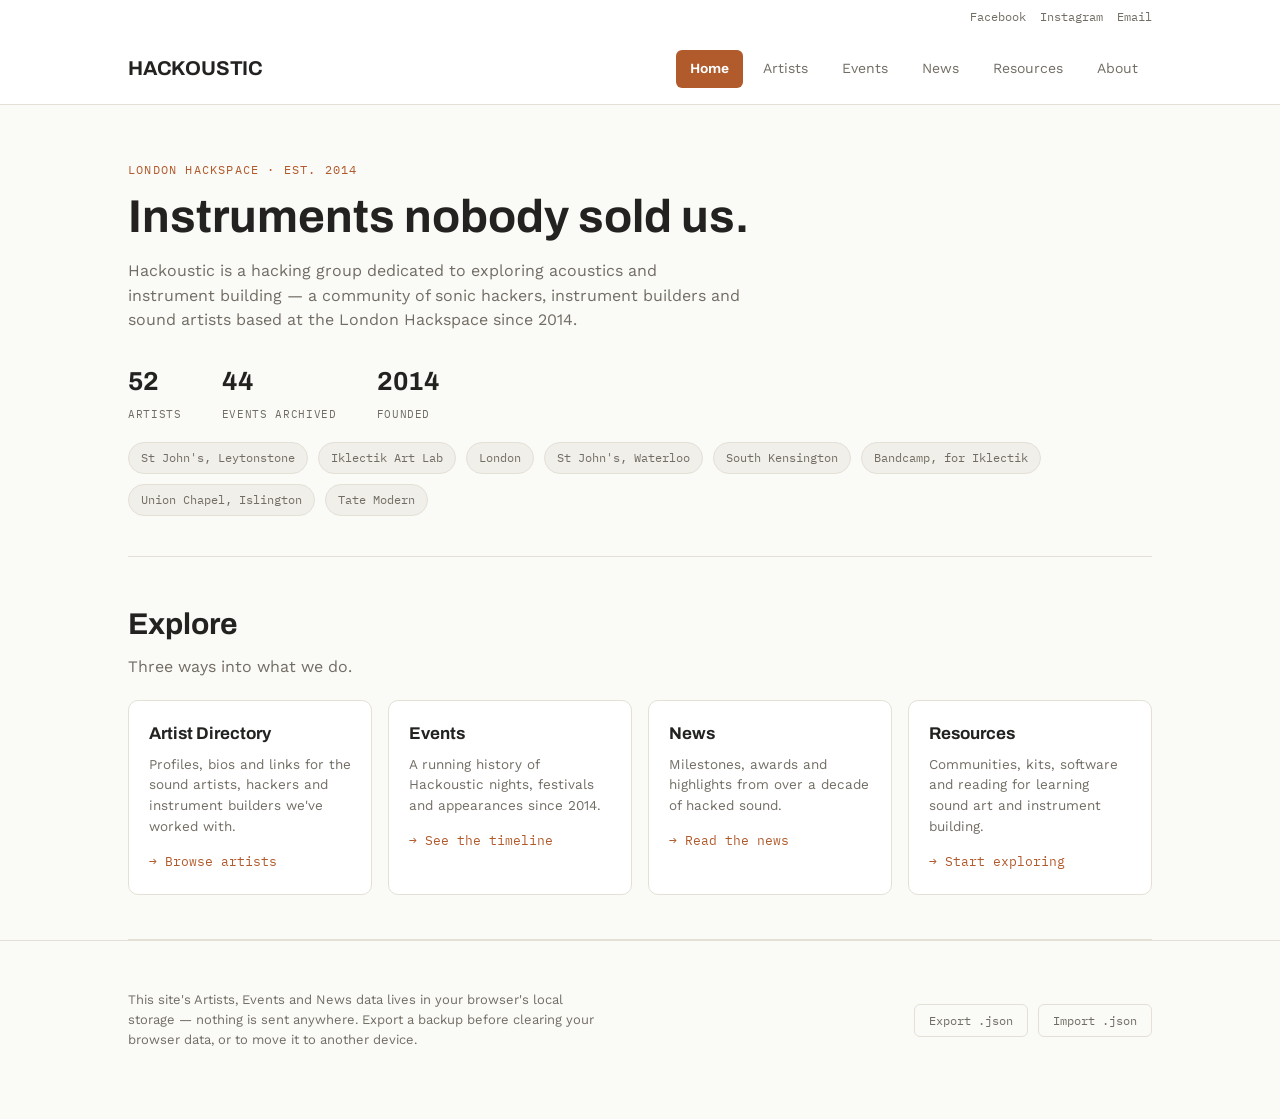
==== commit aaf65515: "Update Index.html" ====
--- a/Index.html
+++ b/Index.html
@@ -55,7 +55,7 @@
   .stat span{font-family:var(--mono); font-size:11px; color:var(--grey); text-transform:uppercase; letter-spacing:.06em;}
 
   .home-section{padding:44px 0; border-bottom:1px solid var(--line);}
-  .home-grid{display:grid; grid-template-columns:repeat(3,1fr); gap:16px; margin-top:20px;}
+  .home-grid{display:grid; grid-template-columns:repeat(4,1fr); gap:16px; margin-top:20px;}
   .home-card{background:var(--card); border:1px solid var(--line); border-radius:10px; padding:20px;}
   .home-card h3{font-family:var(--head); font-size:17px; margin:0 0 6px;}
   .home-card p{font-size:13.5px; color:var(--grey); margin:0 0 12px;}
@@ -71,7 +71,21 @@
   }
   input[type="search"]{flex:1 1 220px;}
   input::placeholder, textarea::placeholder{color:var(--muted2);}
-  .tagbar{display:flex; gap:8px; flex-wrap:wrap;}
+  .tagbar{display:flex; gap:8px; flex-wrap:wrap; padding-top:12px;}
+  .tag-details{position:relative;}
+  .tag-details summary{
+    font-family:var(--mono); font-size:13px; color:var(--grey); cursor:pointer;
+    padding:10px 14px; border:1px solid var(--line); border-radius:6px; background:var(--card);
+    list-style:none; user-select:none; display:inline-flex; align-items:center; gap:6px;
+  }
+  .tag-details summary::-webkit-details-marker{display:none;}
+  .tag-details summary::after{content:"▾"; font-size:10px; transition:transform .15s;}
+  .tag-details[open] summary::after{transform:rotate(180deg);}
+  .tag-details summary:hover{border-color:var(--accent); color:var(--ink);}
+  .tag-details[open] summary{border-color:var(--accent); color:var(--ink);}
+  .active-tag-line{font-family:var(--mono); font-size:12.5px; color:var(--grey); display:flex; align-items:center; gap:8px;}
+  .active-tag-line .chip{background:var(--accent); color:#fff; border-color:var(--accent);}
+  .active-tag-line button{background:none; border:none; color:var(--accent); cursor:pointer; font-family:var(--mono); font-size:12.5px; text-decoration:underline; padding:0;}
   .tag-pill{font-family:var(--mono); font-size:12px; padding:6px 12px; border-radius:20px; background:var(--card); border:1px solid var(--line); color:var(--grey); cursor:pointer; transition:all .15s; white-space:nowrap;}
   .tag-pill:hover{border-color:var(--accent); color:var(--ink);}
   .tag-pill.active{background:var(--accent); border-color:var(--accent); color:#fff; font-weight:600;}
@@ -104,6 +118,17 @@
   @media(max-width:600px){ .tl-item{grid-template-columns:1fr;} }
 
   .news-grid{display:grid; grid-template-columns:1fr 1fr; gap:16px; margin-top:10px;}
+  .res-category{margin-bottom:36px;}
+  .res-category h2{font-size:19px; margin:0 0 4px;}
+  .res-category .cat-desc{color:var(--grey); font-size:13.5px; margin:0 0 16px;}
+  .res-grid{display:grid; grid-template-columns:1fr 1fr; gap:14px;}
+  .res-card{background:var(--card); border:1px solid var(--line); border-radius:10px; padding:18px 20px; text-decoration:none; color:var(--ink); display:block; transition:border-color .15s, transform .15s;}
+  .res-card:hover{border-color:var(--accent); transform:translateY(-2px);}
+  .res-card .res-title{font-family:var(--head); font-weight:700; font-size:15.5px; margin:0 0 6px; display:flex; align-items:center; justify-content:space-between; gap:8px;}
+  .res-card .res-title span.arrow{color:var(--accent); font-family:var(--mono); font-size:13px;}
+  .res-card .res-desc{font-size:13px; color:var(--grey); margin:0;}
+  .res-card .res-domain{font-family:var(--mono); font-size:10.5px; color:var(--muted2); text-transform:uppercase; letter-spacing:.05em; margin-top:8px; display:block;}
+  @media(max-width:640px){ .res-grid{grid-template-columns:1fr;} }
   .news-card{background:var(--card); border:1px solid var(--line); border-radius:10px; padding:22px;}
   .news-card .tl-date{margin-bottom:8px;}
   .news-card h3{font-family:var(--head); font-size:18px; margin:0 0 8px;}
@@ -173,6 +198,7 @@
   .admin-row .info span{display:block; font-family:var(--mono); font-size:11px; color:var(--muted2); margin-top:2px;}
   .admin-row .row-actions{display:flex; gap:8px; flex-shrink:0;}
 
+  @media (max-width:860px){ .home-grid{grid-template-columns:repeat(2,1fr);} }
   @media (max-width:640px){
     .header-top{display:none;}
     .home-grid{grid-template-columns:1fr;}
@@ -196,6 +222,7 @@
       <a class="tab-btn" data-tab="artists" href="#artists">Artists</a>
       <a class="tab-btn" data-tab="events" href="#events">Events</a>
       <a class="tab-btn" data-tab="news" href="#news">News</a>
+      <a class="tab-btn" data-tab="resources" href="#resources">Resources</a>
       <a class="tab-btn" data-tab="about" href="#about">About</a>
     </nav>
   </div>
@@ -236,6 +263,11 @@
           <p>Milestones, awards and highlights from over a decade of hacked sound.</p>
           <a class="tab-btn cta-link" data-tab="news" href="#news" style="padding:0; color:var(--accent);">→ Read the news</a>
         </div>
+        <div class="home-card">
+          <h3>Resources</h3>
+          <p>Communities, kits, software and reading for learning sound art and instrument building.</p>
+          <a class="tab-btn cta-link" data-tab="resources" href="#resources" style="padding:0; color:var(--accent);">→ Start exploring</a>
+        </div>
       </div>
     </div>
   </section>
@@ -248,9 +280,15 @@
       <p class="sub">We're very lucky to have worked with a huge number of extremely talented artists, designers, scientists and musicians over the years. Short profiles and links for everyone we've worked with, below.</p>
       <div class="note"><b>A note on completeness:</b> compiled from Hackoustic's own artist archive plus public event listings — not a full scrape of every event or our Eventbrite history. Missing someone? It's added from the backend.</div>
     </div>
-    <div class="controls">
-      <input type="search" id="artist-search" placeholder="Search by name or description…" aria-label="Search artists">
-      <div class="tagbar" id="artist-tagbar"></div>
+    <div class="controls" style="flex-direction:column; align-items:stretch;">
+      <div style="display:flex; gap:12px; flex-wrap:wrap; align-items:center;">
+        <input type="search" id="artist-search" placeholder="Search by name or description…" aria-label="Search artists">
+        <details class="tag-details" id="tag-details">
+          <summary>Filter by tag</summary>
+          <div class="tagbar" id="artist-tagbar"></div>
+        </details>
+      </div>
+      <div id="active-tag-line" class="active-tag-line" style="display:none;"></div>
     </div>
     <section class="directory"><div class="grid" id="artist-grid"></div></section>
   </section>
@@ -277,6 +315,16 @@
       <p class="sub">Awards, press mentions and moments worth remembering from over a decade of Hackoustic.</p>
     </div>
     <section class="directory"><div class="news-grid" id="news-grid"></div></section>
+  </section>
+
+  <!-- RESOURCES -->
+  <section class="tab-panel" id="panel-resources">
+    <div class="hero" style="padding-top:40px;">
+      <p class="eyebrow">Keep learning</p>
+      <h1 style="font-size:clamp(28px,4vw,38px);">Resources</h1>
+      <p class="sub">Places to learn about sound art, instrument building and interactive artworks — communities, kits, software and reading, picked by Hackoustic.</p>
+    </div>
+    <section class="directory"><div id="resources-list"></div></section>
   </section>
 
   <!-- ABOUT -->
@@ -507,6 +555,41 @@
   {title:"DADAMachines' Automat Kickstarter hits 600% funding", date:"Apr 2017", body:"At Hackoustic's showcase with dadamachines founder Johannes Lohbihler, the Automat toolkit's Kickstarter campaign was already 600% funded.", link:"https://hackoustic.org/showcase-dada-machines-12th-april/"}
 ];
 
+const RESOURCES_SEED = [
+  {title:"Music Hackspace", url:"https://musichackspace.org/", category:"Communities & courses",
+    desc:"Creative coding, music technology and community since 2011 — courses, hackathons and tutorials in Max/MSP, TouchDesigner, Ableton and more, run out of London."},
+  {title:"Acid Solder Club", url:"https://acidsolderclub.com/", category:"Communities & courses",
+    desc:"DIY electronics and synth-building workspace in Utrecht, NL — bring-your-own-electronics soldering sessions, hackathons and skill-shares for all levels."},
+  {title:"London Hackspace", url:"https://london.hackspace.org.uk/", category:"Communities & courses",
+    desc:"The East London makerspace Hackoustic calls home — open access to tools, electronics and a community of hackers of every kind."},
+  {title:"Bela", url:"https://bela.io/", category:"Instrument building & kits",
+    desc:"Open-source embedded platform for ultra-low-latency interactive audio, built by the Augmented Instruments Laboratory at Queen Mary University of London — a favourite for building responsive digital instruments."},
+  {title:"Spoke", url:"https://www.spokeboard.com/", category:"Instrument building & kits",
+    desc:"Turns any conductive object or material into a touch-based MIDI, keyboard or serial controller — a fast way to build instruments, soundboards and interactive installations with no extra software."},
+  {title:"Look Mum No Computer", url:"https://www.lookmumnocomputer.com/", category:"Instrument building & kits",
+    desc:"Sam Battle's site and YouTube channel documenting the build of wild analogue synths and instruments — Furby organs, synth bikes and more, most with full build videos."},
+  {title:"dadamachines", url:"http://dadamachines.com/en/", category:"Instrument building & kits",
+    desc:"Berlin-based studio making modular hardware kits, like the Automat toolkit, that turn everyday objects into playable instruments."},
+  {title:"Drake Music", url:"https://www.drakemusic.org/", category:"Accessibility & inclusive design",
+    desc:"UK charity working where music, disability and technology meet — accessible instrument design, DMLab seed-funding grants, and a growing national collection of accessible instruments."},
+  {title:"Pure Data (Pd)", url:"https://puredata.info/", category:"Software & tools",
+    desc:"Free, open-source visual programming language for audio, video and sensor processing — a common building block for custom instruments and installations."},
+  {title:"SuperCollider", url:"https://supercollider.github.io/", category:"Software & tools",
+    desc:"Open-source platform for audio synthesis and algorithmic composition, widely used in live coding and generative sound art."},
+  {title:"Adafruit Learning System", url:"https://learn.adafruit.com/", category:"Tutorials & learning",
+    desc:"A huge library of free, step-by-step electronics tutorials — from a first solder joint to complex sensor and microcontroller projects."},
+  {title:"SparkFun Learn", url:"https://learn.sparkfun.com/", category:"Tutorials & learning",
+    desc:"Clear guides on electronics fundamentals, plus a well-stocked parts catalogue for anyone building their own hardware."},
+  {title:"Instructables", url:"https://www.instructables.com/", category:"Tutorials & learning",
+    desc:"Community-submitted, step-by-step project guides spanning electronics, music and craft — good for searching a specific build technique."},
+  {title:"Freesound", url:"https://freesound.org/", category:"Tutorials & learning",
+    desc:"A huge library of user-submitted sound recordings under Creative Commons licences — useful for sampling and sound design."},
+  {title:"Sound on Sound", url:"https://www.soundonsound.com/", category:"Reading",
+    desc:"Long-running UK magazine covering music technology, recording and sound design in depth."},
+  {title:"CDM (Create Digital Music)", url:"https://cdm.link/", category:"Reading",
+    desc:"News, tutorials and community coverage of music technology, software and hardware, with a strong focus on experimental and DIY practice."}
+];
+
 /* =========================================================================
    STORAGE
    ---------------------------------------------------------------------
@@ -523,15 +606,16 @@
    see — for that you need to publish the JSON file to the repo. See the
    admin page for a one-click download of the updated file to commit.
    ========================================================================= */
-const KEYS = { artists:"hackoustic-artists-v3", events:"hackoustic-events-v3", news:"hackoustic-news-v3" };
-const DATA_PATHS = { artists:"data/artists.json", events:"data/events.json", news:"data/news.json" };
-let artists = [], events = [], news = [];
-let publishedFetchOk = { artists:false, events:false, news:false };
+const KEYS = { artists:"hackoustic-artists-v3", events:"hackoustic-events-v3", news:"hackoustic-news-v3", resources:"hackoustic-resources-v3" };
+const DATA_PATHS = { artists:"data/artists.json", events:"data/events.json", news:"data/news.json", resources:"data/resources.json" };
+let artists = [], events = [], news = [], resources = [];
+let publishedFetchOk = { artists:false, events:false, news:false, resources:false };
 
 async function loadAll(){
-  artists = await loadCollection("artists", KEYS.artists, ARTISTS_SEED);
-  events  = await loadCollection("events", KEYS.events, EVENTS_SEED);
-  news    = await loadCollection("news", KEYS.news, NEWS_SEED);
+  artists   = await loadCollection("artists", KEYS.artists, ARTISTS_SEED);
+  events    = await loadCollection("events", KEYS.events, EVENTS_SEED);
+  news      = await loadCollection("news", KEYS.news, NEWS_SEED);
+  resources = await loadCollection("resources", KEYS.resources, RESOURCES_SEED);
 }
 
 async function loadCollection(name, key, seed){
@@ -562,6 +646,7 @@
 function saveArtists(){ save(KEYS.artists, artists); }
 function saveEvents(){ save(KEYS.events, events); }
 function saveNews(){ save(KEYS.news, news); }
+function saveResources(){ save(KEYS.resources, resources); }
 
 function downloadJson(filename, data){
   const blob = new Blob([JSON.stringify(data, null, 2)], {type:"application/json"});
@@ -574,7 +659,7 @@
 /* =========================================================================
    ROUTER
    ========================================================================= */
-const PUBLIC_TABS = ["home","artists","events","news","about"];
+const PUBLIC_TABS = ["home","artists","events","news","resources","about"];
 const ADMIN_ROUTE = "backstage-hq"; // unlinked from nav — bookmark this hash to reach the admin page
 
 function currentHash(){ return (location.hash || "#home").slice(1); }
@@ -629,11 +714,32 @@
     const b = document.createElement("button");
     b.className = "tag-pill" + (activeArtistTag===val ? " active":"");
     b.textContent = label; b.type="button";
-    b.addEventListener("click", ()=>{ activeArtistTag = val; renderArtistGrid(); renderArtistTagbar(); });
+    b.addEventListener("click", ()=>{
+      activeArtistTag = val;
+      renderArtistGrid(); renderArtistTagbar();
+      const details = document.getElementById("tag-details");
+      if(details) details.open = false;
+    });
     return b;
   };
   bar.appendChild(mk("All","all"));
   artistTags().forEach(t=>bar.appendChild(mk(t,t)));
+
+  const line = document.getElementById("active-tag-line");
+  if(activeArtistTag === "all"){
+    line.style.display = "none";
+  }else{
+    line.style.display = "flex";
+    line.innerHTML = "";
+    const label = document.createElement("span");
+    label.textContent = "Filtering by:";
+    const chip = document.createElement("span");
+    chip.className = "chip"; chip.textContent = activeArtistTag;
+    const clear = document.createElement("button");
+    clear.textContent = "clear";
+    clear.addEventListener("click", ()=>{ activeArtistTag = "all"; renderArtistGrid(); renderArtistTagbar(); });
+    line.appendChild(label); line.appendChild(chip); line.appendChild(clear);
+  }
 }
 function socketNo(i){ return "№ " + String(i+1).padStart(3,"0"); }
 
@@ -802,6 +908,49 @@
 }
 
 /* =========================================================================
+   RESOURCES TAB
+   ========================================================================= */
+function domainOf(url){
+  try{ return new URL(url).hostname.replace(/^www\./,""); }catch(e){ return url; }
+}
+function renderResources(){
+  const wrap = document.getElementById("resources-list");
+  wrap.innerHTML = "";
+  if(resources.length===0){ wrap.innerHTML = '<div class="empty">No resources added yet.</div>'; return; }
+
+  const order = [];
+  const byCategory = {};
+  resources.forEach(r=>{
+    const cat = r.category || "Other";
+    if(!byCategory[cat]){ byCategory[cat] = []; order.push(cat); }
+    byCategory[cat].push(r);
+  });
+
+  order.forEach(cat=>{
+    const section = document.createElement("div");
+    section.className = "res-category";
+    const h2 = document.createElement("h2");
+    h2.textContent = cat;
+    section.appendChild(h2);
+
+    const grid = document.createElement("div");
+    grid.className = "res-grid";
+    byCategory[cat].forEach(r=>{
+      const a = document.createElement("a");
+      a.className = "res-card";
+      a.href = r.url; a.target = "_blank"; a.rel = "noopener noreferrer";
+      a.innerHTML = `
+        <div class="res-title">${escapeHtml(r.title)} <span class="arrow">→</span></div>
+        <p class="res-desc">${escapeHtml(r.desc||"")}</p>
+        <span class="res-domain">${escapeHtml(domainOf(r.url))}</span>`;
+      grid.appendChild(a);
+    });
+    section.appendChild(grid);
+    wrap.appendChild(section);
+  });
+}
+
+/* =========================================================================
    NAV WIRING
    ========================================================================= */
 document.querySelectorAll(".tab-btn[data-tab]").forEach(btn=>{
@@ -814,7 +963,7 @@
    EXPORT / IMPORT (public footer — full backup of all three collections)
    ========================================================================= */
 document.getElementById("export-btn").addEventListener("click", ()=>{
-  const payload = { artists, events, news, exportedAt: new Date().toISOString() };
+  const payload = { artists, events, news, resources, exportedAt: new Date().toISOString() };
   const blob = new Blob([JSON.stringify(payload, null, 2)], {type:"application/json"});
   const url = URL.createObjectURL(blob);
   const a = document.createElement("a");
@@ -828,10 +977,11 @@
   reader.onload = ev=>{
     try{
       const data = JSON.parse(ev.target.result);
-      if(data.artists) { artists = data.artists; saveArtists(); }
-      if(data.events)  { events  = data.events;  saveEvents(); }
-      if(data.news)    { news    = data.news;    saveNews(); }
-      renderArtistGrid(); renderArtistTagbar(); renderEvents(); renderNews(); renderHome();
+      if(data.artists)   { artists   = data.artists;   saveArtists(); }
+      if(data.events)    { events    = data.events;    saveEvents(); }
+      if(data.news)      { news      = data.news;      saveNews(); }
+      if(data.resources) { resources = data.resources; saveResources(); }
+      renderArtistGrid(); renderArtistTagbar(); renderEvents(); renderNews(); renderResources(); renderHome();
       alert("Backup imported.");
     }catch(err){ alert("Could not read that file: " + err.message); }
   };
@@ -891,10 +1041,12 @@
       <button class="admin-tab-btn active" data-admin-tab="artists">Artists</button>
       <button class="admin-tab-btn" data-admin-tab="events">Events</button>
       <button class="admin-tab-btn" data-admin-tab="news">News</button>
+      <button class="admin-tab-btn" data-admin-tab="resources">Resources</button>
     </div>
     <div class="admin-panel active" id="admin-panel-artists"></div>
     <div class="admin-panel" id="admin-panel-events"></div>
     <div class="admin-panel" id="admin-panel-news"></div>
+    <div class="admin-panel" id="admin-panel-resources"></div>
   `;
   document.querySelectorAll(".admin-tab-btn").forEach(btn=>{
     btn.addEventListener("click", ()=>{
@@ -907,6 +1059,7 @@
   renderAdminArtists();
   renderAdminEvents();
   renderAdminNews();
+  renderAdminResources();
 }
 
 /* ---- image helper: resize/compress an uploaded file to a data URL ---- */
@@ -933,6 +1086,42 @@
 }
 
 /* ---- Admin: Artists ---- */
+/* ---- shared: raw JSON editor block ---- */
+function jsonEditorHtml(id){
+  return `
+    <details class="tag-details json-editor" id="${id}-details">
+      <summary>Edit raw JSON</summary>
+      <div style="padding-top:14px;">
+        <p class="hint" style="display:block; margin-bottom:8px;">Paste or edit the full array below, then Apply to update the live preview in this browser, or Download to get a file ready to commit to <code>/data/</code>.</p>
+        <textarea id="${id}-textarea" style="width:100%; min-height:280px; font-family:var(--mono); font-size:12.5px;"></textarea>
+        <div class="actions" style="margin-top:10px;">
+          <button type="button" class="primary" id="${id}-apply">Apply changes</button>
+          <span class="form-msg" id="${id}-msg"></span>
+        </div>
+      </div>
+    </details>`;
+}
+function wireJsonEditor(id, getArr, applyFn){
+  const ta = document.getElementById(id+"-textarea");
+  const details = document.getElementById(id+"-details");
+  details.addEventListener("toggle", ()=>{
+    if(details.open) ta.value = JSON.stringify(getArr(), null, 2);
+  });
+  document.getElementById(id+"-apply").addEventListener("click", ()=>{
+    const msg = document.getElementById(id+"-msg");
+    try{
+      const parsed = JSON.parse(ta.value);
+      if(!Array.isArray(parsed)) throw new Error("Top level value must be an array");
+      applyFn(parsed);
+      msg.style.color = "var(--accent)";
+      msg.textContent = "Applied — " + parsed.length + " items. Remember to download and commit to publish.";
+    }catch(err){
+      msg.style.color = "var(--danger)";
+      msg.textContent = "Invalid JSON: " + err.message;
+    }
+  });
+}
+
 function renderAdminArtists(){
   const el = document.getElementById("admin-panel-artists");
   el.innerHTML = `
@@ -968,9 +1157,15 @@
       <h2 style="font-size:20px; margin:0;">Existing artists (${artists.length})</h2>
       <button class="ghost" id="publish-artists-btn">Download updated artists.json</button>
     </div>
-    <div class="admin-list" id="admin-artist-list"></div>
+    ${jsonEditorHtml("artists-json")}
+    <div class="admin-list" id="admin-artist-list" style="margin-top:16px;"></div>
   `;
   document.getElementById("publish-artists-btn").addEventListener("click", ()=> downloadJson("artists.json", artists));
+  wireJsonEditor("artists-json", ()=>artists, (parsed)=>{
+    artists = parsed.map((a,i)=>({ id: a.id || ("a-"+Date.now()+"-"+i), ...a }));
+    saveArtists();
+    renderAdminArtists(); renderArtistGrid(); renderArtistTagbar(); renderHome();
+  });
 
   let pendingImage = "";
   const preview = document.getElementById("aa-image-preview");
@@ -1114,9 +1309,15 @@
       <h2 style="font-size:20px; margin:0;">Existing events (${events.length})</h2>
       <button class="ghost" id="publish-events-btn">Download updated events.json</button>
     </div>
-    <div class="admin-list" id="admin-event-list"></div>
+    ${jsonEditorHtml("events-json")}
+    <div class="admin-list" id="admin-event-list" style="margin-top:16px;"></div>
   `;
   document.getElementById("publish-events-btn").addEventListener("click", ()=> downloadJson("events.json", events));
+  wireJsonEditor("events-json", ()=>events, (parsed)=>{
+    events = parsed.map((ev,i)=>({ id: ev.id || ("e-"+Date.now()+"-"+i), ...ev }));
+    saveEvents();
+    renderAdminEvents(); renderEvents(); renderHome();
+  });
   document.getElementById("event-admin-form").addEventListener("submit", (e)=>{
     e.preventDefault();
     const title = document.getElementById("ea-title").value.trim();
@@ -1168,9 +1369,15 @@
       <h2 style="font-size:20px; margin:0;">Existing posts (${news.length})</h2>
       <button class="ghost" id="publish-news-btn">Download updated news.json</button>
     </div>
-    <div class="admin-list" id="admin-news-list"></div>
+    ${jsonEditorHtml("news-json")}
+    <div class="admin-list" id="admin-news-list" style="margin-top:16px;"></div>
   `;
   document.getElementById("publish-news-btn").addEventListener("click", ()=> downloadJson("news.json", news));
+  wireJsonEditor("news-json", ()=>news, (parsed)=>{
+    news = parsed.map((n,i)=>({ id: n.id || ("n-"+Date.now()+"-"+i), ...n }));
+    saveNews();
+    renderAdminNews(); renderNews();
+  });
   document.getElementById("news-admin-form").addEventListener("submit", (e)=>{
     e.preventDefault();
     const title = document.getElementById("na-title").value.trim();
@@ -1202,6 +1409,67 @@
   });
 }
 
+/* ---- Admin: Resources ---- */
+function renderAdminResources(){
+  const el = document.getElementById("admin-panel-resources");
+  const categories = [...new Set(resources.map(r=>r.category).filter(Boolean))];
+  el.innerHTML = `
+    <h2 style="font-size:20px;">Add a resource</h2>
+    <form class="admin-form" id="resource-admin-form">
+      <div class="field"><label for="ra-title">Title *</label><input type="text" id="ra-title" required></div>
+      <div class="field"><label for="ra-url">URL *</label><input type="url" id="ra-url" placeholder="https://…" required></div>
+      <div class="field full"><label for="ra-category">Category *</label>
+        <input type="text" id="ra-category" list="ra-category-list" placeholder="e.g. Instrument building & kits" required>
+        <datalist id="ra-category-list">${categories.map(c=>`<option value="${escapeAttr(c)}">`).join("")}</datalist>
+        <span class="hint">Existing: ${categories.map(escapeHtml).join(", ") || "none yet"} — or type a new one.</span>
+      </div>
+      <div class="field full"><label for="ra-desc">Description</label><textarea id="ra-desc"></textarea></div>
+      <div class="actions"><button type="submit" class="primary">Add resource</button><span class="form-msg" id="ra-msg"></span></div>
+    </form>
+    <div class="actions" style="margin:24px 0 12px;">
+      <h2 style="font-size:20px; margin:0;">Existing resources (${resources.length})</h2>
+      <button class="ghost" id="publish-resources-btn">Download updated resources.json</button>
+    </div>
+    ${jsonEditorHtml("resources-json")}
+    <div class="admin-list" id="admin-resource-list" style="margin-top:16px;"></div>
+  `;
+  document.getElementById("publish-resources-btn").addEventListener("click", ()=> downloadJson("resources.json", resources));
+  wireJsonEditor("resources-json", ()=>resources, (parsed)=>{
+    resources = parsed.map((r,i)=>({ id: r.id || ("r-"+Date.now()+"-"+i), ...r }));
+    saveResources();
+    renderAdminResources(); renderResources();
+  });
+  document.getElementById("resource-admin-form").addEventListener("submit", (e)=>{
+    e.preventDefault();
+    const title = document.getElementById("ra-title").value.trim();
+    const url = document.getElementById("ra-url").value.trim();
+    const category = document.getElementById("ra-category").value.trim();
+    if(!title || !url || !category) return;
+    resources.push({ id:"r-"+Date.now(), title, url, category, desc: document.getElementById("ra-desc").value.trim() });
+    saveResources();
+    document.getElementById("ra-msg").textContent = `Added "${title}".`;
+    renderAdminResources(); renderResources();
+  });
+  const list = document.getElementById("admin-resource-list");
+  list.innerHTML = "";
+  resources.forEach(r=>{
+    const row = document.createElement("div");
+    row.className = "admin-row";
+    row.innerHTML = `
+      <div class="info"><b>${escapeHtml(r.title)}</b><span>${escapeHtml(r.category||"")}</span></div>
+      <div class="row-actions"><button class="small-danger" data-del="${r.id}">Delete</button></div>`;
+    list.appendChild(row);
+  });
+  list.querySelectorAll("[data-del]").forEach(btn=>{
+    btn.addEventListener("click", ()=>{
+      if(confirm("Delete this resource?")){
+        resources = resources.filter(x=>x.id!==btn.dataset.del);
+        saveResources(); renderAdminResources(); renderResources();
+      }
+    });
+  });
+}
+
 /* =========================================================================
    INIT
    ========================================================================= */
@@ -1212,6 +1480,7 @@
   renderArtistGrid();
   renderEvents();
   renderNews();
+  renderResources();
   route();
 })();
 </script>
